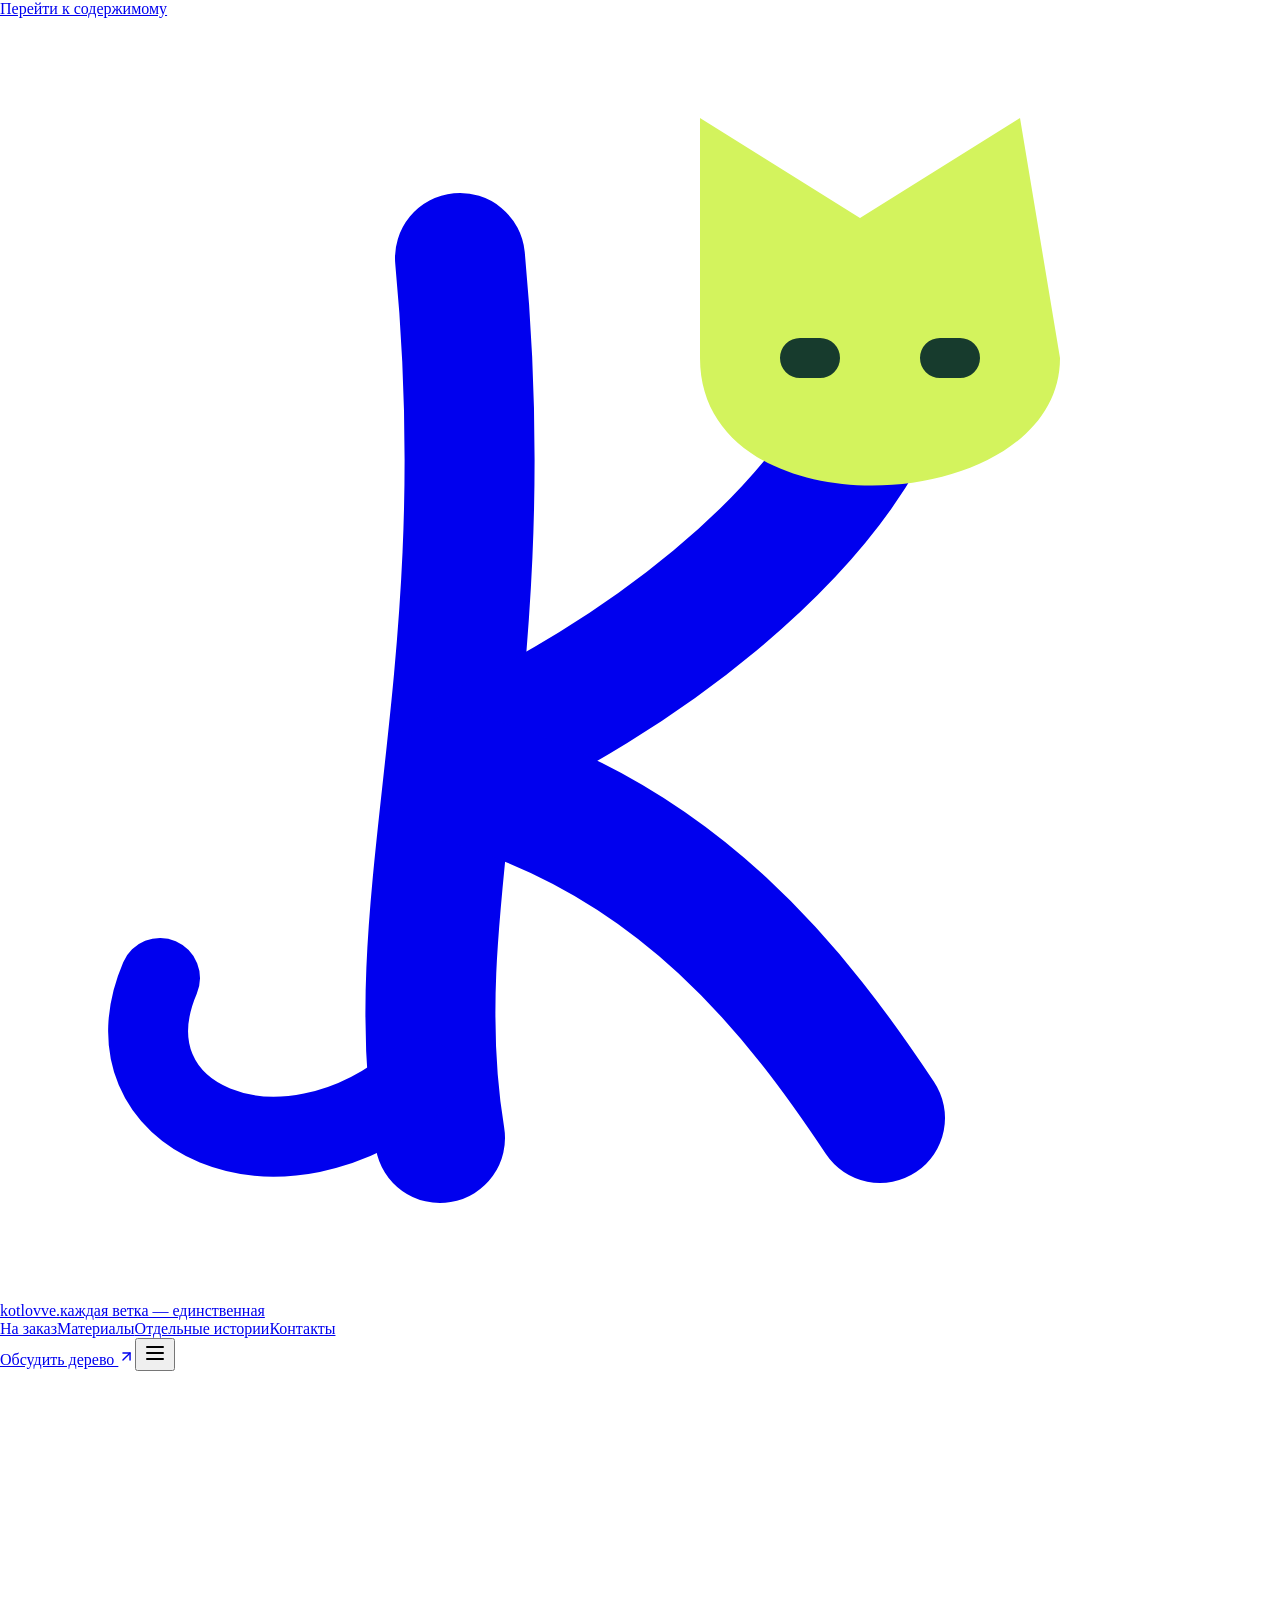
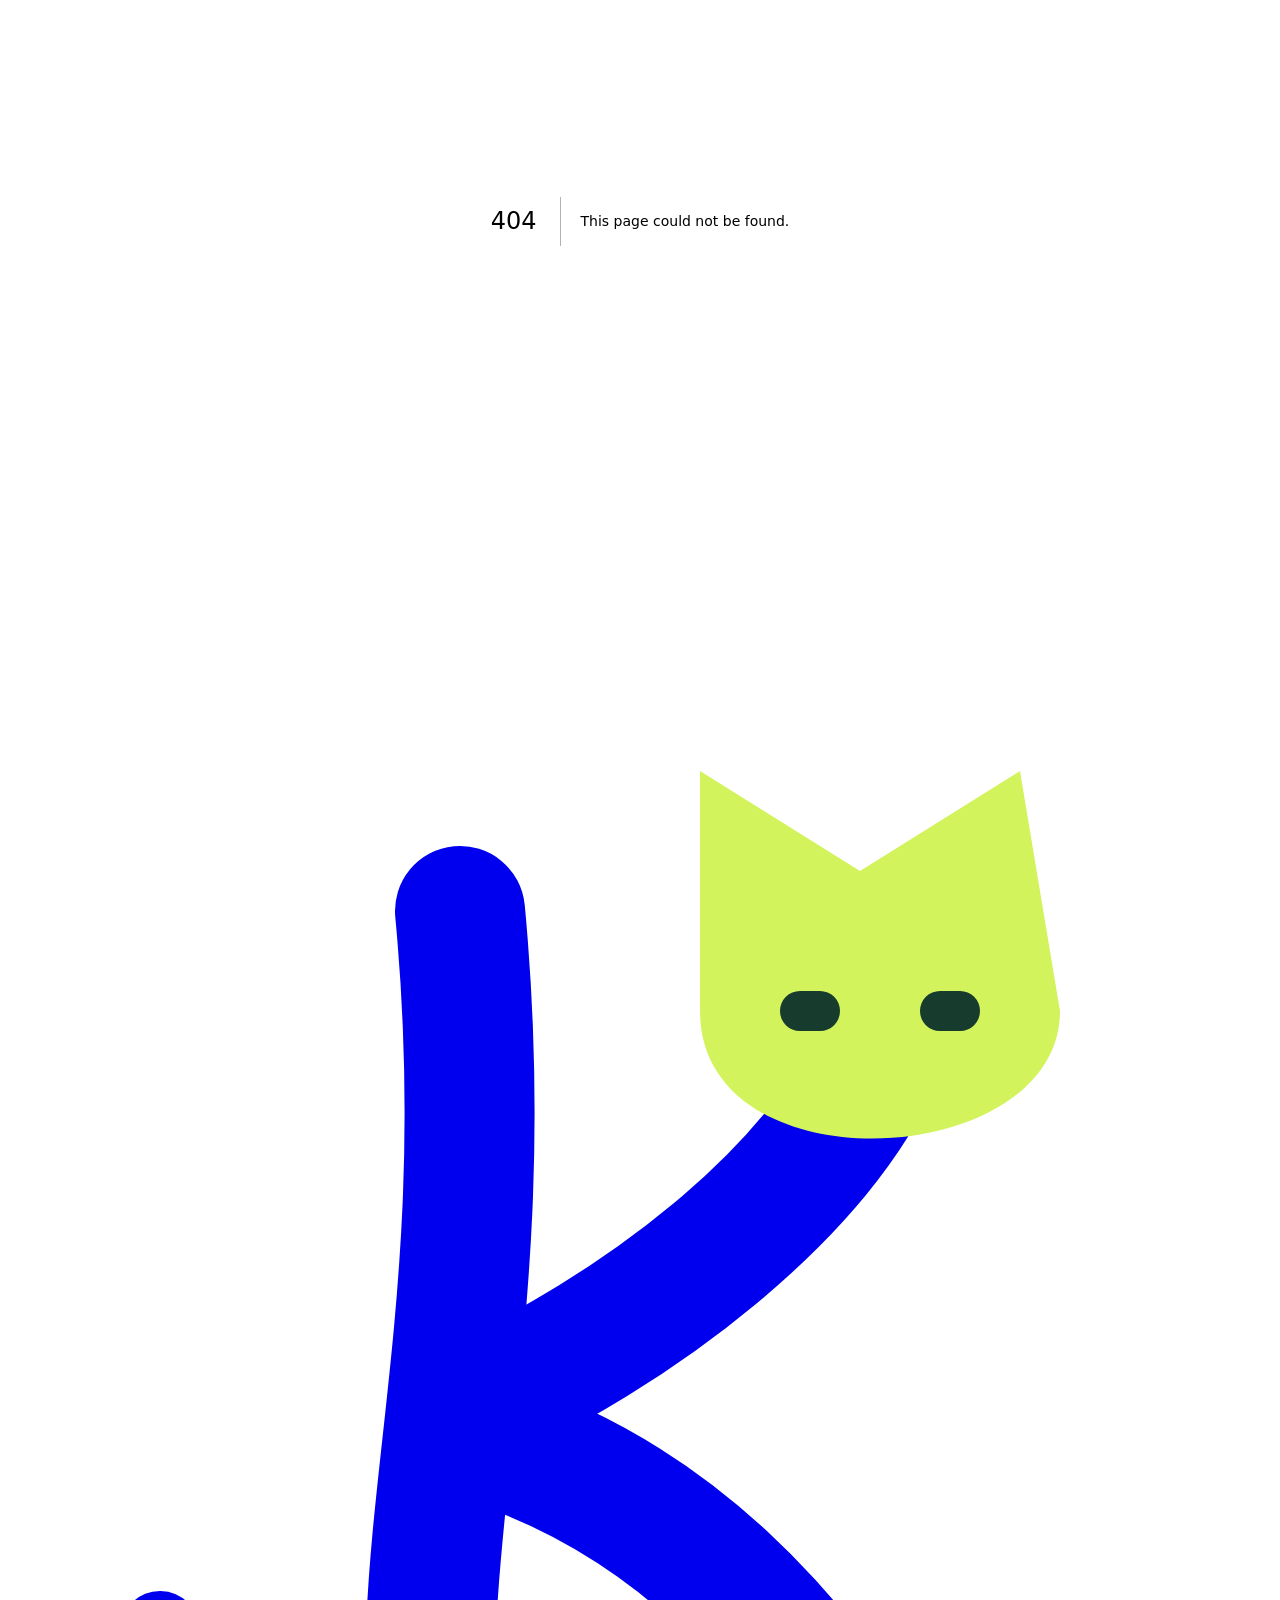
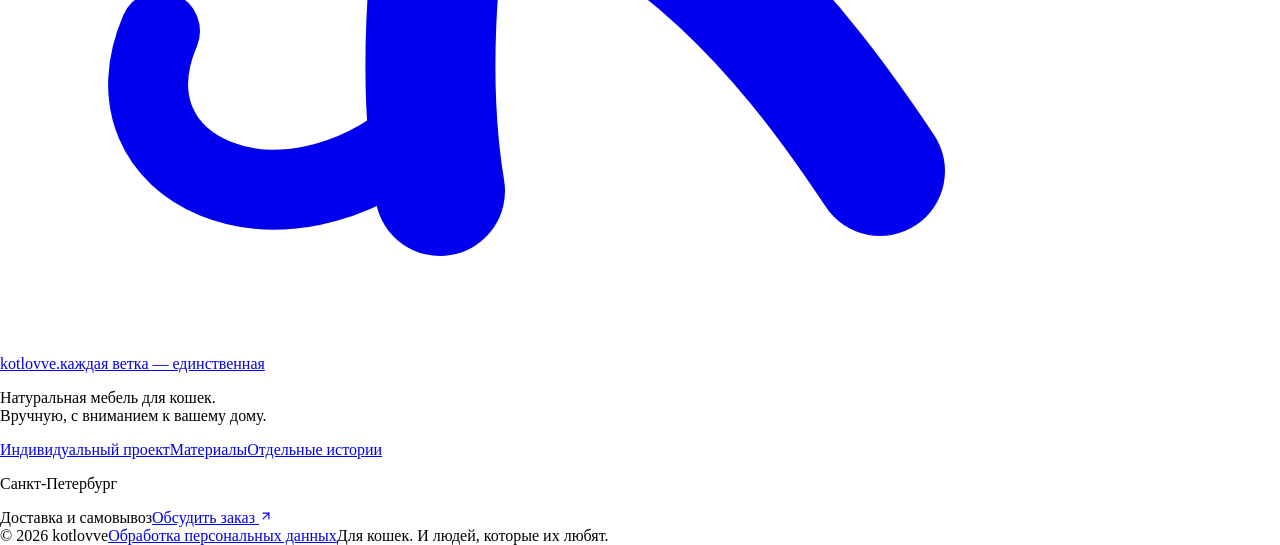
==== 404/index.html @ 74c51887 "Publish kotlovve desktop preview" ====
<!DOCTYPE html><!--Kwz0MOQdKDuALkKHzpFKt--><html lang="ru"><head><meta charSet="utf-8"/><meta name="viewport" content="width=device-width, initial-scale=1"/><link rel="stylesheet" href="/kotlovve-preview/_next/static/css/c538a6b8e4f2cb5f.css" data-precedence="next"/><link rel="preload" as="script" fetchPriority="low" href="/kotlovve-preview/_next/static/chunks/webpack-74b0ef5a52936b28.js"/><script src="/kotlovve-preview/_next/static/chunks/8fbc8d93-12ec825f86cb9b0f.js" async=""></script><script src="/kotlovve-preview/_next/static/chunks/912-42a1974aad13e5c2.js" async=""></script><script src="/kotlovve-preview/_next/static/chunks/main-app-9a6562efb0265123.js" async=""></script><script src="/kotlovve-preview/_next/static/chunks/594-d50b40eee71d7644.js" async=""></script><script src="/kotlovve-preview/_next/static/chunks/983-02e93c167747a1f3.js" async=""></script><script src="/kotlovve-preview/_next/static/chunks/407-6235cf78f7ad21ed.js" async=""></script><script src="/kotlovve-preview/_next/static/chunks/app/layout-033664d6985d70f6.js" async=""></script><script src="/kotlovve-preview/_next/static/chunks/321-69e6e4874c9afbc6.js" async=""></script><script src="/kotlovve-preview/_next/static/chunks/app/page-2febebd27c40c687.js" async=""></script><meta name="robots" content="noindex"/><title>404: This page could not be found.</title><title>kotlovve — интерьерные когтеточки и кошачьи деревья</title><meta name="description" content="Интерьерные когтеточки и кошачьи комплексы ручной работы из натурального дерева и джута в Санкт-Петербурге. Индивидуальный расчет по фото места."/><meta property="og:title" content="kotlovve — личные деревья для кошек"/><meta property="og:description" content="Натуральные кошачьи деревья ручной работы, которые выглядят как часть дома."/><meta property="og:image" content="https://alinaaaivanovaaa4-rgb.github.io/kotlovve-preview/images/hero-light-cat-tree.png"/><meta property="og:type" content="website"/><meta name="twitter:card" content="summary_large_image"/><meta name="twitter:title" content="kotlovve — личные деревья для кошек"/><meta name="twitter:description" content="Натуральные кошачьи деревья ручной работы, которые выглядят как часть дома."/><meta name="twitter:image" content="https://alinaaaivanovaaa4-rgb.github.io/kotlovve-preview/images/hero-light-cat-tree.png"/><link rel="icon" href="/kotlovve-preview/icon.svg?b6f897f46f9e9682" type="image/svg+xml" sizes="any"/><script src="/kotlovve-preview/_next/static/chunks/polyfills-42372ed130431b0a.js" noModule=""></script></head><body><div hidden=""><!--$--><!--/$--></div><header class="site-header"><a href="#main" class="skip-link">Перейти к содержимому</a><div class="container-page header-inner"><a class="brand " aria-label="kotlovve — на главную" href="/kotlovve-preview/"><svg class="brand-mark " viewBox="0 0 64 64" fill="none" aria-hidden="true"><g class="brand-branch" stroke="currentColor" stroke-width="6.5" stroke-linecap="round" stroke-linejoin="round"><path class="brand-trunk" pathLength="1" d="M22 56C20 44 25 33 23 12"></path><path class="brand-fork" pathLength="1" d="M23 37C32 33 41 26 44 19"></path><path class="brand-root" pathLength="1" d="M23 38C34 41 40 49 44 55"></path><path class="brand-tail" pathLength="1" d="M21 53C14 59 5 55 8 48" stroke-width="4"></path></g><g class="brand-cat-gaze"><g class="brand-cat"><path d="M35 17L35 5L43 10L51 5L53 17C53 25 35 26 35 17Z" fill="var(--logo-accent, #d3f35d)"></path><path class="brand-eyes" d="M40 17H41M47 17H48" stroke="#173b2d" stroke-width="2" stroke-linecap="round"></path></g></g></svg><span class="brand-lockup"><span class="brand-name">kotlovve<span class="brand-dot">.</span></span><span class="brand-description">каждая ветка — единственная</span></span></a><nav class="desktop-nav" aria-label="Основная навигация"><a href="/kotlovve-preview/custom/">На заказ</a><a href="/kotlovve-preview/materials/">Материалы</a><a href="/kotlovve-preview/projects/">Отдельные истории</a><a href="/kotlovve-preview/contacts/">Контакты</a></nav><a class="header-cta" href="/kotlovve-preview/custom/#conversation">Обсудить дерево <svg xmlns="http://www.w3.org/2000/svg" width="17" height="17" viewBox="0 0 24 24" fill="none" stroke="currentColor" stroke-width="2" stroke-linecap="round" stroke-linejoin="round" class="lucide lucide-arrow-up-right"><path d="M7 7h10v10"></path><path d="M7 17 17 7"></path></svg></a><button type="button" class="menu-toggle" aria-label="Открыть меню" aria-expanded="false" aria-controls="mobile-nav"><svg xmlns="http://www.w3.org/2000/svg" width="24" height="24" viewBox="0 0 24 24" fill="none" stroke="currentColor" stroke-width="2" stroke-linecap="round" stroke-linejoin="round" class="lucide lucide-menu"><line x1="4" x2="20" y1="12" y2="12"></line><line x1="4" x2="20" y1="6" y2="6"></line><line x1="4" x2="20" y1="18" y2="18"></line></svg></button></div></header><main id="main"><div style="font-family:system-ui,&quot;Segoe UI&quot;,Roboto,Helvetica,Arial,sans-serif,&quot;Apple Color Emoji&quot;,&quot;Segoe UI Emoji&quot;;height:100vh;text-align:center;display:flex;flex-direction:column;align-items:center;justify-content:center"><div><style>body{color:#000;background:#fff;margin:0}.next-error-h1{border-right:1px solid rgba(0,0,0,.3)}@media (prefers-color-scheme:dark){body{color:#fff;background:#000}.next-error-h1{border-right:1px solid rgba(255,255,255,.3)}}</style><h1 class="next-error-h1" style="display:inline-block;margin:0 20px 0 0;padding:0 23px 0 0;font-size:24px;font-weight:500;vertical-align:top;line-height:49px">404</h1><div style="display:inline-block"><h2 style="font-size:14px;font-weight:400;line-height:49px;margin:0">This page could not be found.</h2></div></div></div><!--$--><!--/$--></main><footer class="site-footer"><div class="container-page footer-top"><div><a class="brand brand-light" aria-label="kotlovve — на главную" href="/kotlovve-preview/"><svg class="brand-mark " viewBox="0 0 64 64" fill="none" aria-hidden="true"><g class="brand-branch" stroke="currentColor" stroke-width="6.5" stroke-linecap="round" stroke-linejoin="round"><path class="brand-trunk" pathLength="1" d="M22 56C20 44 25 33 23 12"></path><path class="brand-fork" pathLength="1" d="M23 37C32 33 41 26 44 19"></path><path class="brand-root" pathLength="1" d="M23 38C34 41 40 49 44 55"></path><path class="brand-tail" pathLength="1" d="M21 53C14 59 5 55 8 48" stroke-width="4"></path></g><g class="brand-cat-gaze"><g class="brand-cat"><path d="M35 17L35 5L43 10L51 5L53 17C53 25 35 26 35 17Z" fill="var(--logo-accent, #d3f35d)"></path><path class="brand-eyes" d="M40 17H41M47 17H48" stroke="#173b2d" stroke-width="2" stroke-linecap="round"></path></g></g></svg><span class="brand-lockup"><span class="brand-name">kotlovve<span class="brand-dot">.</span></span><span class="brand-description">каждая ветка — единственная</span></span></a><p>Натуральная мебель для кошек.<br/>Вручную, с вниманием к вашему дому.</p></div><nav aria-label="Навигация в подвале"><a href="/kotlovve-preview/custom/">Индивидуальный проект</a><a href="/kotlovve-preview/materials/">Материалы</a><a href="/kotlovve-preview/projects/">Отдельные истории</a></nav><div class="footer-location"><p>Санкт-Петербург</p><span>Доставка и самовывоз</span><a href="/kotlovve-preview/contacts/">Обсудить заказ <svg xmlns="http://www.w3.org/2000/svg" width="14" height="14" viewBox="0 0 24 24" fill="none" stroke="currentColor" stroke-width="2" stroke-linecap="round" stroke-linejoin="round" class="lucide lucide-arrow-up-right inline-block ml-1" aria-hidden="true"><path d="M7 7h10v10"></path><path d="M7 17 17 7"></path></svg></a></div></div><div class="container-page footer-bottom"><span>© <!-- -->2026<!-- --> kotlovve</span><a href="/kotlovve-preview/privacy/">Обработка персональных данных</a><span>Для кошек. И людей, которые их любят.</span></div></footer><script src="/kotlovve-preview/_next/static/chunks/webpack-74b0ef5a52936b28.js" id="_R_" async=""></script><script>(self.__next_f=self.__next_f||[]).push([0])</script><script>self.__next_f.push([1,"1:\"$Sreact.fragment\"\n2:I[9455,[\"594\",\"static/chunks/594-d50b40eee71d7644.js\",\"983\",\"static/chunks/983-02e93c167747a1f3.js\",\"407\",\"static/chunks/407-6235cf78f7ad21ed.js\",\"177\",\"static/chunks/app/layout-033664d6985d70f6.js\"],\"Header\"]\n3:I[3131,[],\"\"]\n4:I[6055,[],\"\"]\n5:I[5755,[\"594\",\"static/chunks/594-d50b40eee71d7644.js\",\"983\",\"static/chunks/983-02e93c167747a1f3.js\",\"407\",\"static/chunks/407-6235cf78f7ad21ed.js\",\"177\",\"static/chunks/app/layout-033664d6985d70f6.js\"],\"Brand\"]\n6:I[4594,[\"594\",\"static/chunks/594-d50b40eee71d7644.js\",\"983\",\"static/chunks/983-02e93c167747a1f3.js\",\"321\",\"static/chunks/321-69e6e4874c9afbc6.js\",\"974\",\"static/chunks/app/page-2febebd27c40c687.js\"],\"\"]\n7:I[3325,[\"594\",\"static/chunks/594-d50b40eee71d7644.js\",\"983\",\"static/chunks/983-02e93c167747a1f3.js\",\"407\",\"static/chunks/407-6235cf78f7ad21ed.js\",\"177\",\"static/chunks/app/layout-033664d6985d70f6.js\"],\"CatVisitors\"]\n8:I[8738,[],\"OutletBoundary\"]\na:I[7607,[],\"AsyncMetadataOutlet\"]\nc:I[8738,[],\"ViewportBoundary\"]\ne:I[8738,[],\"MetadataBoundary\"]\nf:\"$Sreact.suspense\"\n11:I[2065,[],\"\"]\n:HL[\"/kotlovve-preview/_next/static/css/c538a6b8e4f2cb5f.css\",\"style\"]\n"])</script><script>self.__next_f.push([1,"0:{\"P\":null,\"b\":\"Kwz0MOQdKDuALkKHzpFKt\",\"p\":\"/kotlovve-preview\",\"c\":[\"\",\"_not-found\",\"\"],\"i\":false,\"f\":[[[\"\",{\"children\":[\"/_not-found\",{\"children\":[\"__PAGE__\",{}]}]},\"$undefined\",\"$undefined\",true],[\"\",[\"$\",\"$1\",\"c\",{\"children\":[[[\"$\",\"link\",\"0\",{\"rel\":\"stylesheet\",\"href\":\"/kotlovve-preview/_next/static/css/c538a6b8e4f2cb5f.css\",\"precedence\":\"next\",\"crossOrigin\":\"$undefined\",\"nonce\":\"$undefined\"}]],[\"$\",\"html\",null,{\"lang\":\"ru\",\"children\":[\"$\",\"body\",null,{\"children\":[[\"$\",\"$L2\",null,{}],[\"$\",\"main\",null,{\"id\":\"main\",\"children\":[\"$\",\"$L3\",null,{\"parallelRouterKey\":\"children\",\"error\":\"$undefined\",\"errorStyles\":\"$undefined\",\"errorScripts\":\"$undefined\",\"template\":[\"$\",\"$L4\",null,{}],\"templateStyles\":\"$undefined\",\"templateScripts\":\"$undefined\",\"notFound\":\"$undefined\",\"forbidden\":\"$undefined\",\"unauthorized\":\"$undefined\"}]}],[\"$\",\"footer\",null,{\"className\":\"site-footer\",\"children\":[[\"$\",\"div\",null,{\"className\":\"container-page footer-top\",\"children\":[[\"$\",\"div\",null,{\"children\":[[\"$\",\"$L5\",null,{\"tone\":\"light\"}],[\"$\",\"p\",null,{\"children\":[\"Натуральная мебель для кошек.\",[\"$\",\"br\",null,{}],\"Вручную, с вниманием к вашему дому.\"]}]]}],[\"$\",\"nav\",null,{\"aria-label\":\"Навигация в подвале\",\"children\":[[\"$\",\"$L6\",null,{\"href\":\"/custom\",\"children\":\"Индивидуальный проект\"}],[\"$\",\"$L6\",null,{\"href\":\"/materials\",\"children\":\"Материалы\"}],[\"$\",\"$L6\",null,{\"href\":\"/projects\",\"children\":\"Отдельные истории\"}]]}],[\"$\",\"div\",null,{\"className\":\"footer-location\",\"children\":[[\"$\",\"p\",null,{\"children\":\"Санкт-Петербург\"}],[\"$\",\"span\",null,{\"children\":\"Доставка и самовывоз\"}],[\"$\",\"$L6\",null,{\"href\":\"/contacts\",\"children\":[\"Обсудить заказ \",[\"$\",\"svg\",null,{\"ref\":\"$undefined\",\"xmlns\":\"http://www.w3.org/2000/svg\",\"width\":14,\"height\":14,\"viewBox\":\"0 0 24 24\",\"fill\":\"none\",\"stroke\":\"currentColor\",\"strokeWidth\":2,\"strokeLinecap\":\"round\",\"strokeLinejoin\":\"round\",\"className\":\"lucide lucide-arrow-up-right inline-block ml-1\",\"aria-hidden\":\"true\",\"children\":[[\"$\",\"path\",\"1tivn9\",{\"d\":\"M7 7h10v10\"}],[\"$\",\"path\",\"1vkiza\",{\"d\":\"M7 17 17 7\"}],\"$undefined\"]}]]}]]}]]}],[\"$\",\"div\",null,{\"className\":\"container-page footer-bottom\",\"children\":[[\"$\",\"span\",null,{\"children\":[\"© \",2026,\" kotlovve\"]}],[\"$\",\"$L6\",null,{\"href\":\"/privacy\",\"children\":\"Обработка персональных данных\"}],[\"$\",\"span\",null,{\"children\":\"Для кошек. И людей, которые их любят.\"}]]}]]}],[\"$\",\"$L7\",null,{}]]}]}]]}],{\"children\":[\"/_not-found\",[\"$\",\"$1\",\"c\",{\"children\":[null,[\"$\",\"$L3\",null,{\"parallelRouterKey\":\"children\",\"error\":\"$undefined\",\"errorStyles\":\"$undefined\",\"errorScripts\":\"$undefined\",\"template\":[\"$\",\"$L4\",null,{}],\"templateStyles\":\"$undefined\",\"templateScripts\":\"$undefined\",\"notFound\":\"$undefined\",\"forbidden\":\"$undefined\",\"unauthorized\":\"$undefined\"}]]}],{\"children\":[\"__PAGE__\",[\"$\",\"$1\",\"c\",{\"children\":[[[\"$\",\"title\",null,{\"children\":\"404: This page could not be found.\"}],[\"$\",\"div\",null,{\"style\":{\"fontFamily\":\"system-ui,\\\"Segoe UI\\\",Roboto,Helvetica,Arial,sans-serif,\\\"Apple Color Emoji\\\",\\\"Segoe UI Emoji\\\"\",\"height\":\"100vh\",\"textAlign\":\"center\",\"display\":\"flex\",\"flexDirection\":\"column\",\"alignItems\":\"center\",\"justifyContent\":\"center\"},\"children\":[\"$\",\"div\",null,{\"children\":[[\"$\",\"style\",null,{\"dangerouslySetInnerHTML\":{\"__html\":\"body{color:#000;background:#fff;margin:0}.next-error-h1{border-right:1px solid rgba(0,0,0,.3)}@media (prefers-color-scheme:dark){body{color:#fff;background:#000}.next-error-h1{border-right:1px solid rgba(255,255,255,.3)}}\"}}],[\"$\",\"h1\",null,{\"className\":\"next-error-h1\",\"style\":{\"display\":\"inline-block\",\"margin\":\"0 20px 0 0\",\"padding\":\"0 23px 0 0\",\"fontSize\":24,\"fontWeight\":500,\"verticalAlign\":\"top\",\"lineHeight\":\"49px\"},\"children\":404}],[\"$\",\"div\",null,{\"style\":{\"display\":\"inline-block\"},\"children\":[\"$\",\"h2\",null,{\"style\":{\"fontSize\":14,\"fontWeight\":400,\"lineHeight\":\"49px\",\"margin\":0},\"children\":\"This page could not be found.\"}]}]]}]}]],null,[\"$\",\"$L8\",null,{\"children\":[\"$L9\",[\"$\",\"$La\",null,{\"promise\":\"$@b\"}]]}]]}],{},null,false]},null,false]},null,false],[\"$\",\"$1\",\"h\",{\"children\":[[\"$\",\"meta\",null,{\"name\":\"robots\",\"content\":\"noindex\"}],[[\"$\",\"$Lc\",null,{\"children\":\"$Ld\"}],null],[\"$\",\"$Le\",null,{\"children\":[\"$\",\"div\",null,{\"hidden\":true,\"children\":[\"$\",\"$f\",null,{\"fallback\":null,\"children\":\"$L10\"}]}]}]]}],false]],\"m\":\"$undefined\",\"G\":[\"$11\",[]],\"s\":false,\"S\":true}\n"])</script><script>self.__next_f.push([1,"d:[[\"$\",\"meta\",\"0\",{\"charSet\":\"utf-8\"}],[\"$\",\"meta\",\"1\",{\"name\":\"viewport\",\"content\":\"width=device-width, initial-scale=1\"}]]\n9:null\n"])</script><script>self.__next_f.push([1,"12:I[983,[],\"IconMark\"]\n"])</script><script>self.__next_f.push([1,"b:{\"metadata\":[[\"$\",\"title\",\"0\",{\"children\":\"kotlovve — интерьерные когтеточки и кошачьи деревья\"}],[\"$\",\"meta\",\"1\",{\"name\":\"description\",\"content\":\"Интерьерные когтеточки и кошачьи комплексы ручной работы из натурального дерева и джута в Санкт-Петербурге. Индивидуальный расчет по фото места.\"}],[\"$\",\"meta\",\"2\",{\"property\":\"og:title\",\"content\":\"kotlovve — личные деревья для кошек\"}],[\"$\",\"meta\",\"3\",{\"property\":\"og:description\",\"content\":\"Натуральные кошачьи деревья ручной работы, которые выглядят как часть дома.\"}],[\"$\",\"meta\",\"4\",{\"property\":\"og:image\",\"content\":\"https://alinaaaivanovaaa4-rgb.github.io/kotlovve-preview/images/hero-light-cat-tree.png\"}],[\"$\",\"meta\",\"5\",{\"property\":\"og:type\",\"content\":\"website\"}],[\"$\",\"meta\",\"6\",{\"name\":\"twitter:card\",\"content\":\"summary_large_image\"}],[\"$\",\"meta\",\"7\",{\"name\":\"twitter:title\",\"content\":\"kotlovve — личные деревья для кошек\"}],[\"$\",\"meta\",\"8\",{\"name\":\"twitter:description\",\"content\":\"Натуральные кошачьи деревья ручной работы, которые выглядят как часть дома.\"}],[\"$\",\"meta\",\"9\",{\"name\":\"twitter:image\",\"content\":\"https://alinaaaivanovaaa4-rgb.github.io/kotlovve-preview/images/hero-light-cat-tree.png\"}],[\"$\",\"link\",\"10\",{\"rel\":\"icon\",\"href\":\"/kotlovve-preview/icon.svg?b6f897f46f9e9682\",\"type\":\"image/svg+xml\",\"sizes\":\"any\"}],[\"$\",\"$L12\",\"11\",{}]],\"error\":null,\"digest\":\"$undefined\"}\n"])</script><script>self.__next_f.push([1,"10:\"$b:metadata\"\n"])</script></body></html>
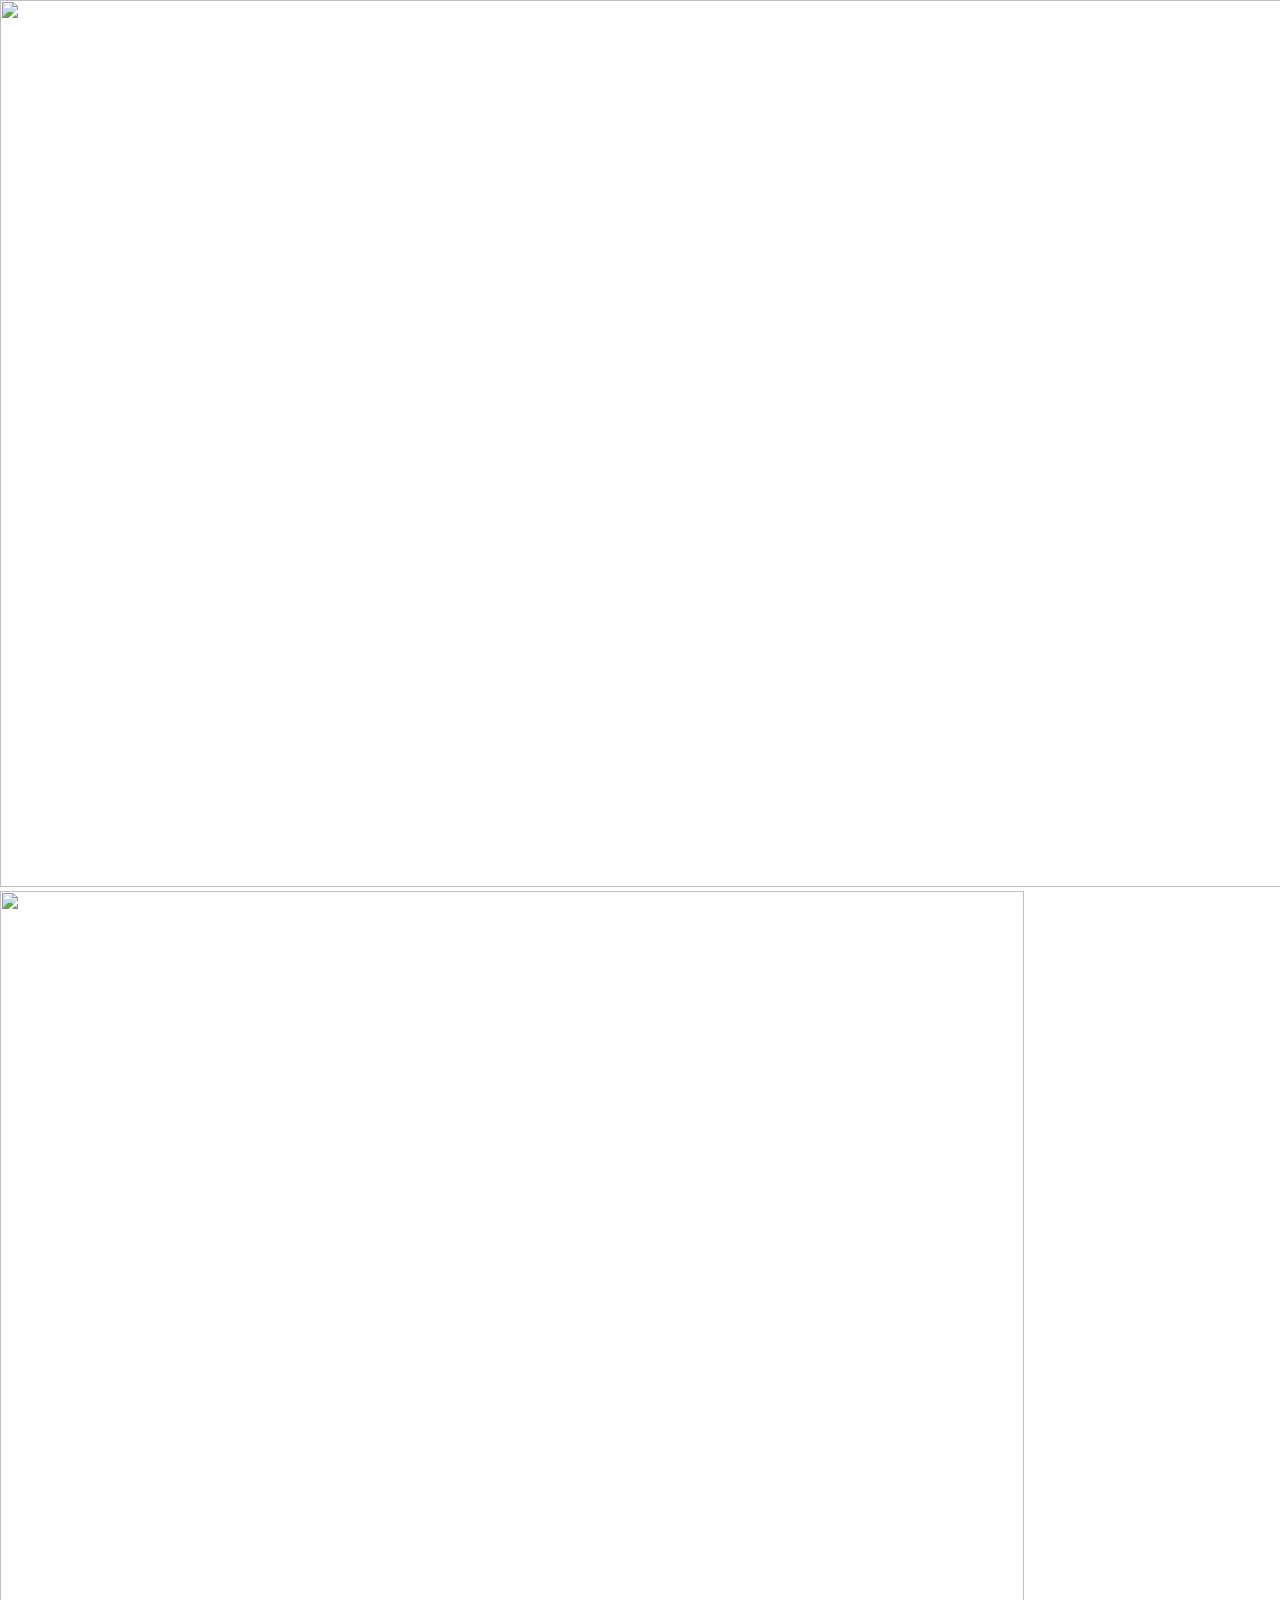
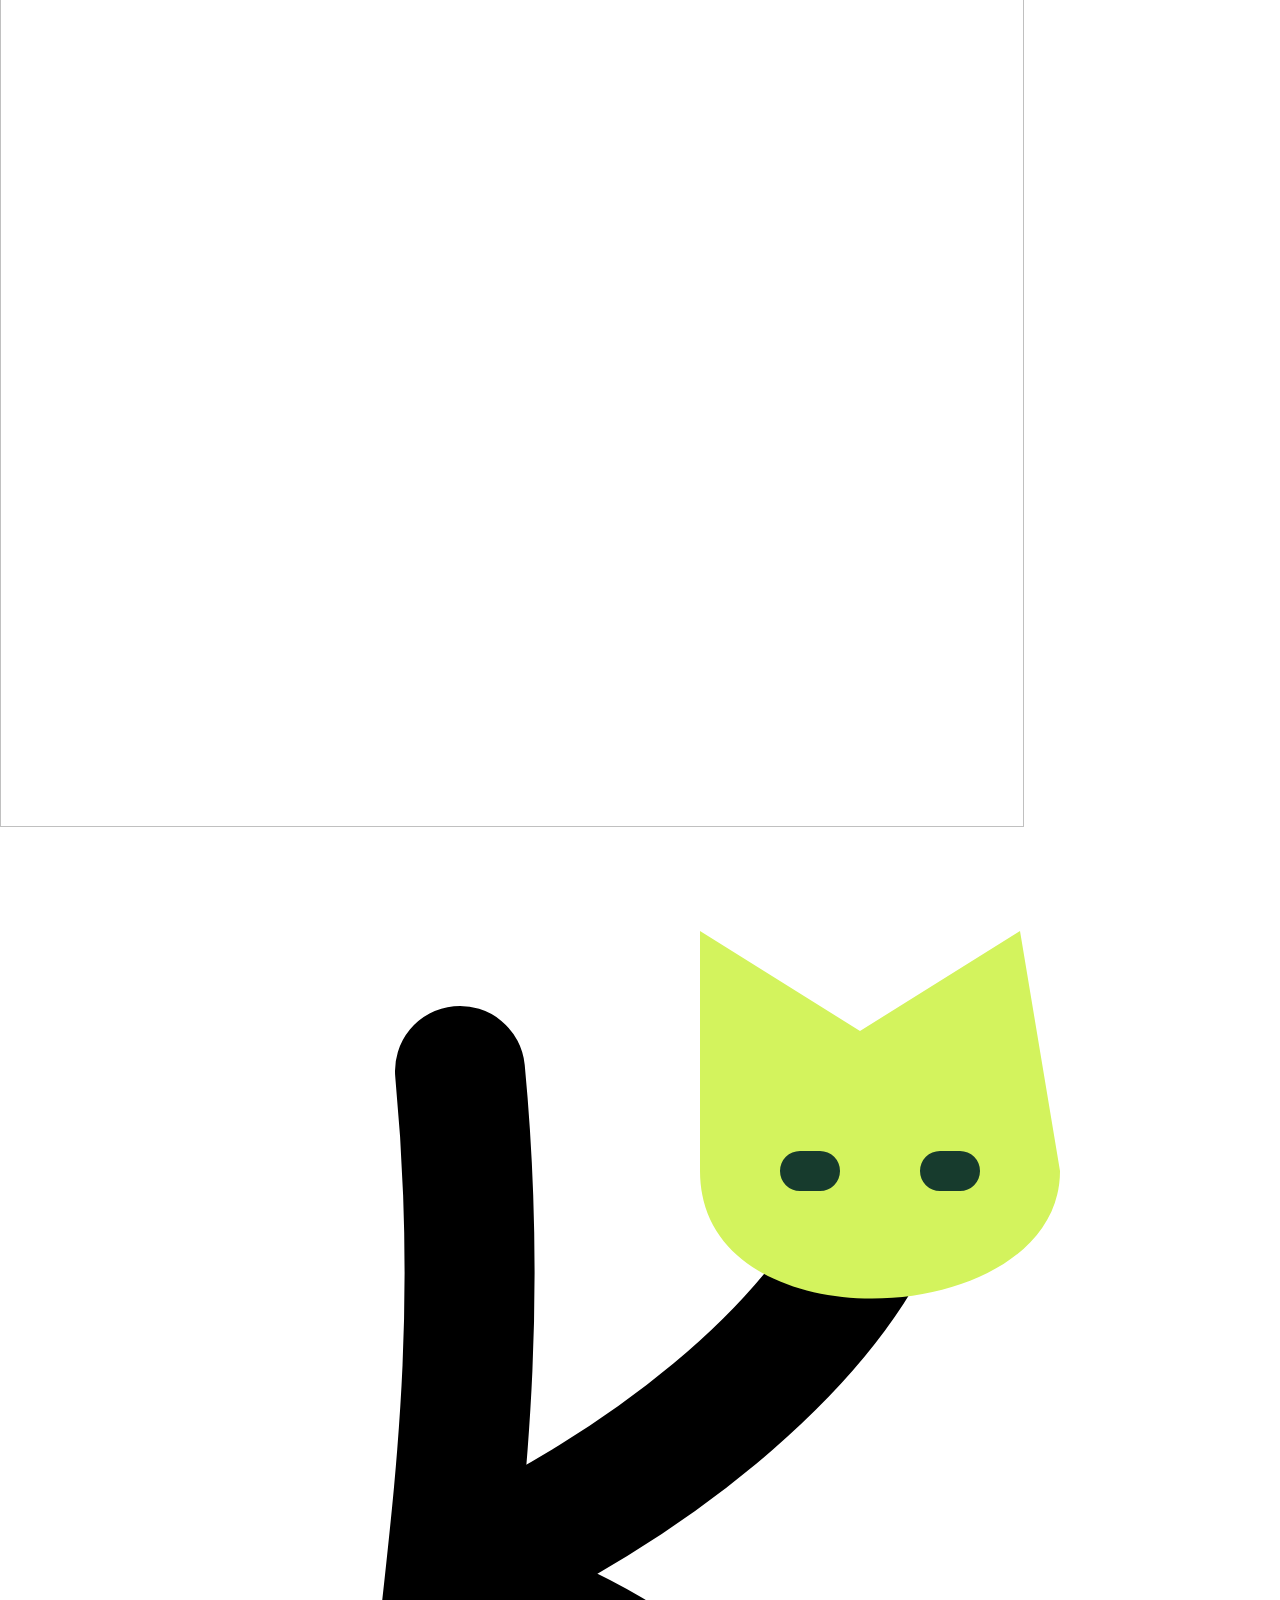
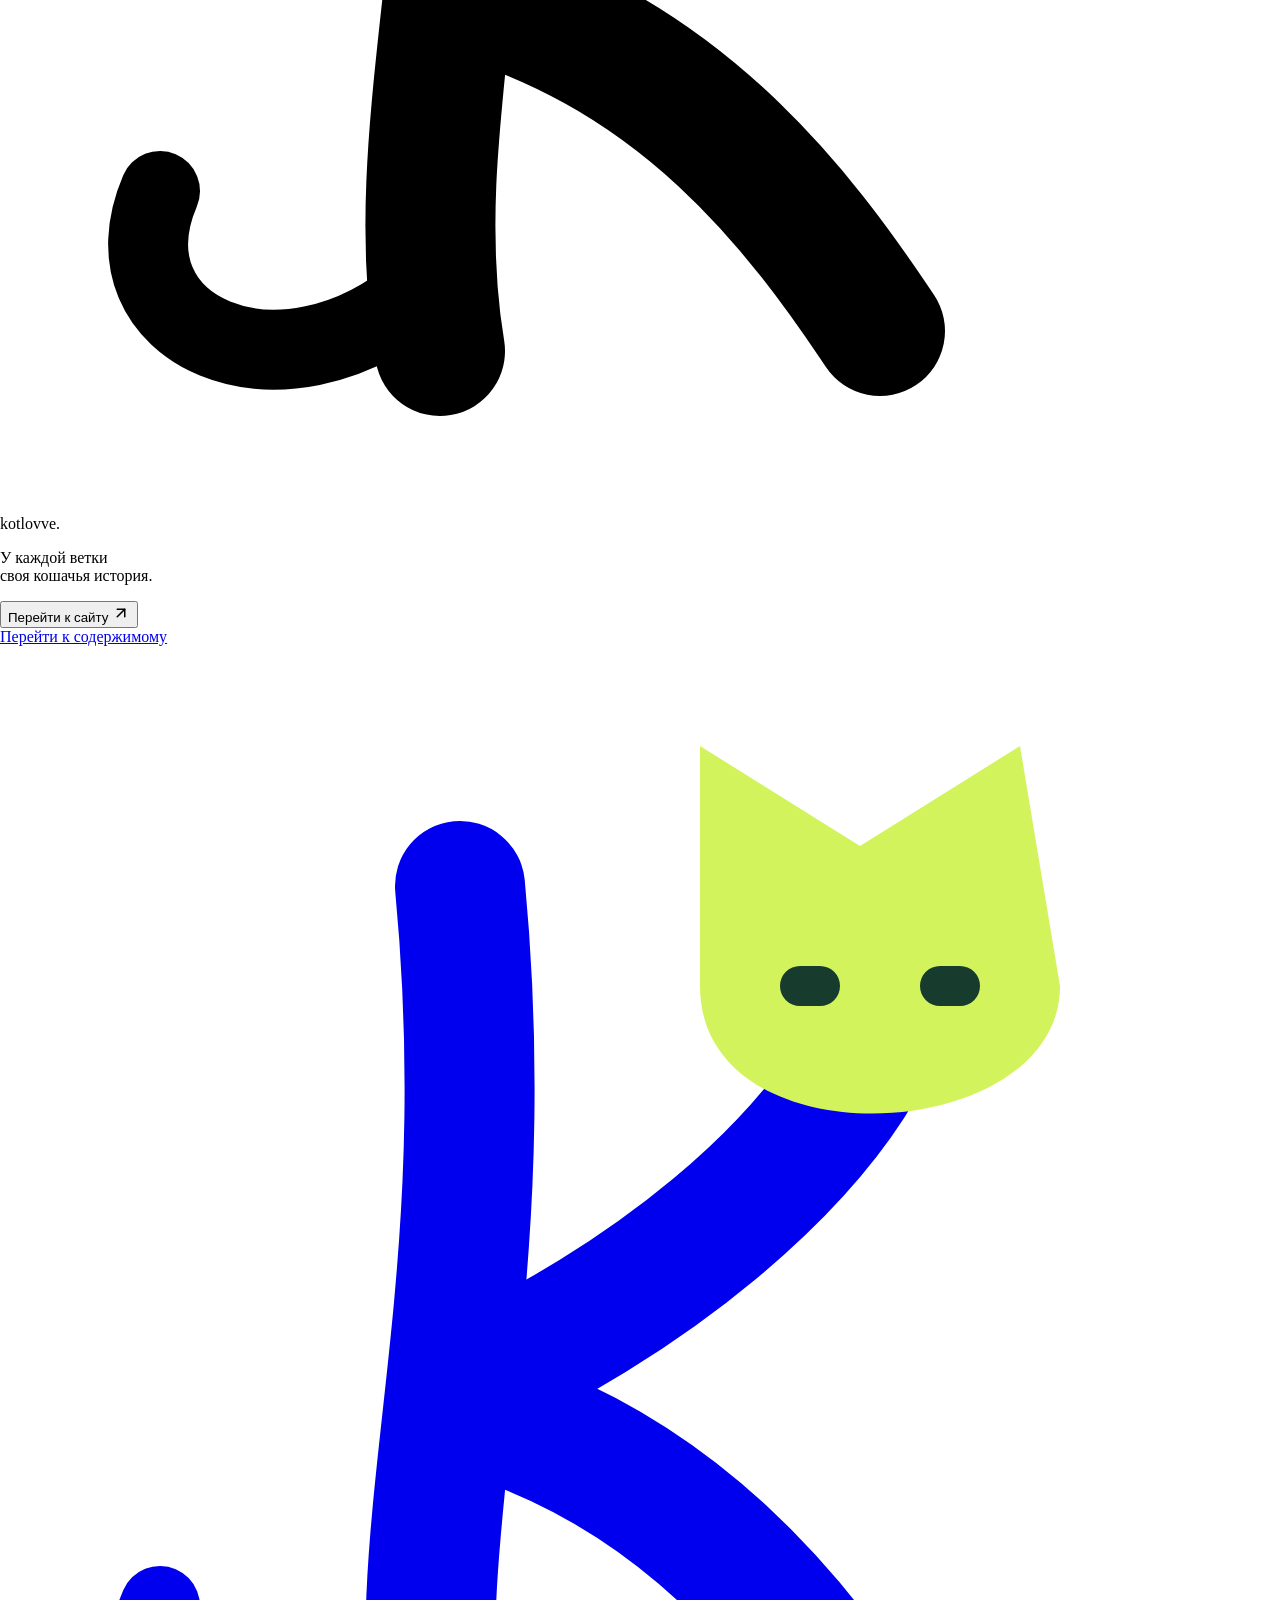
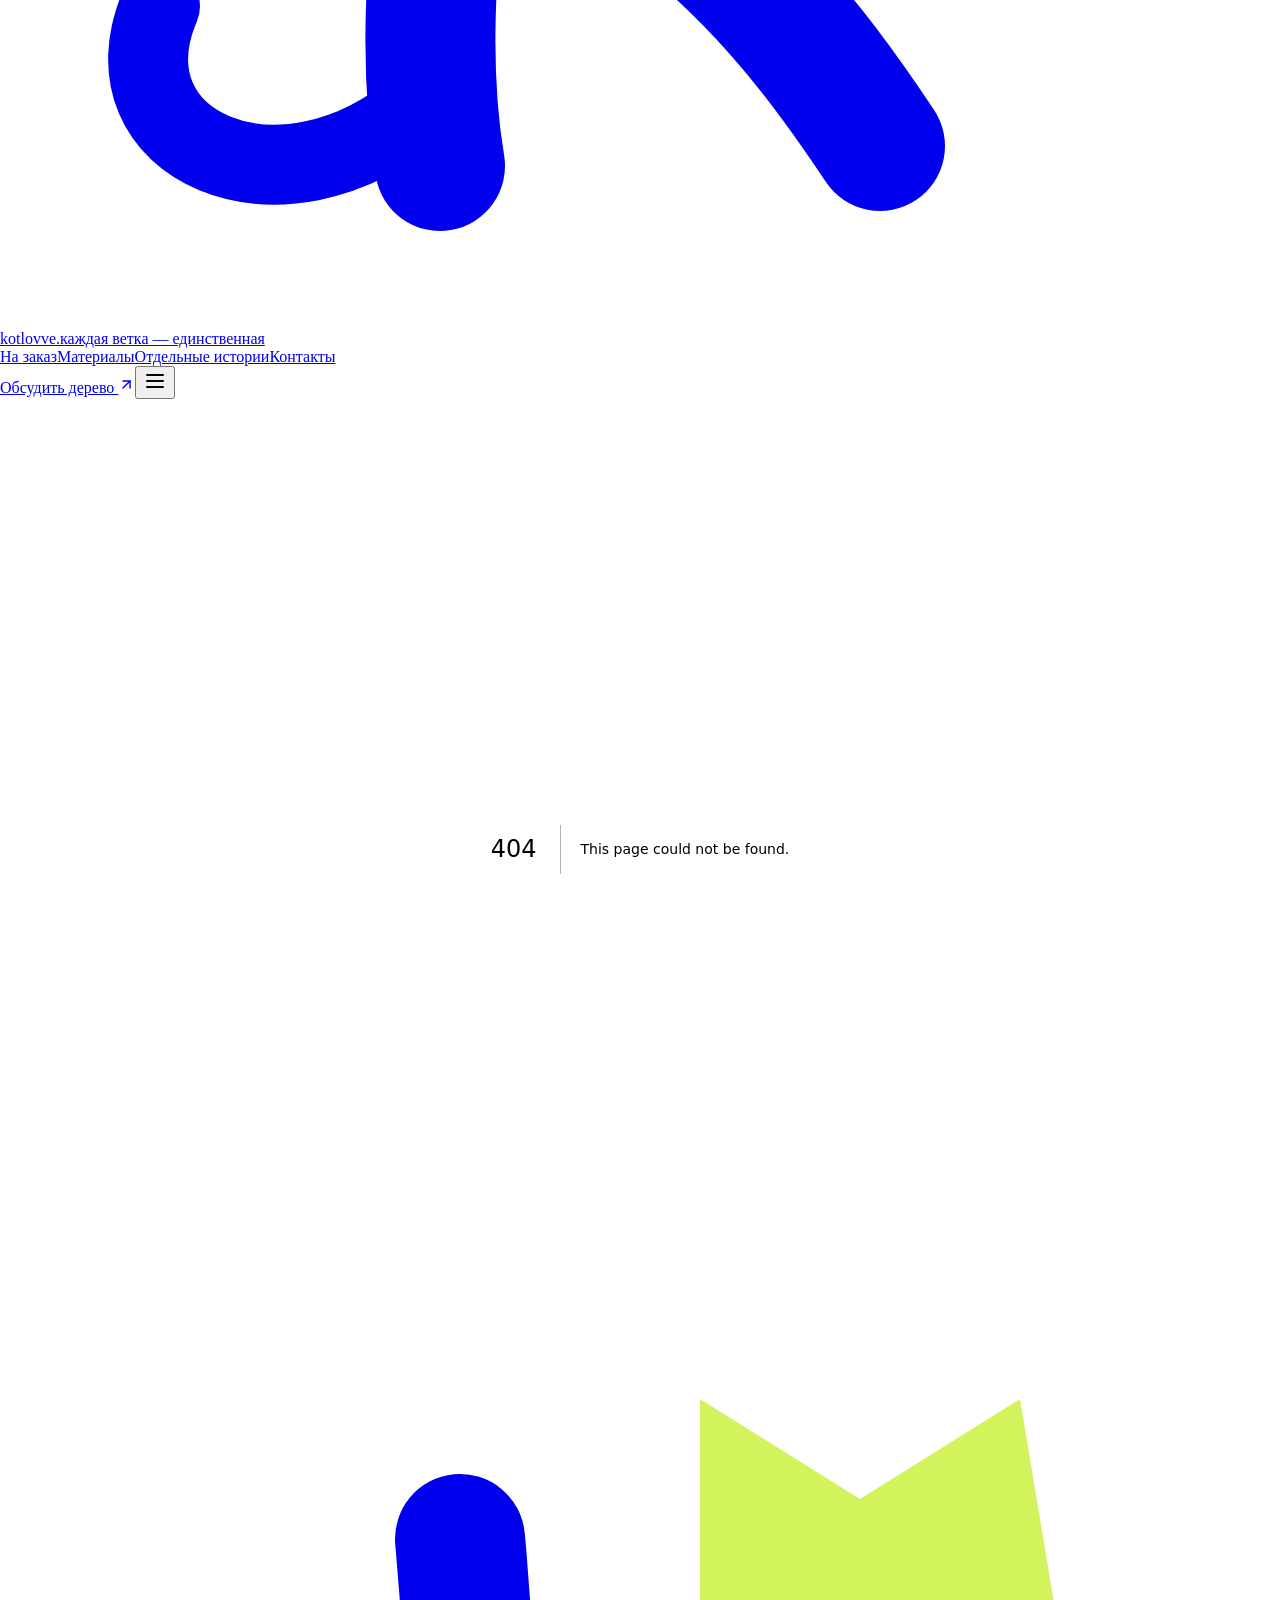
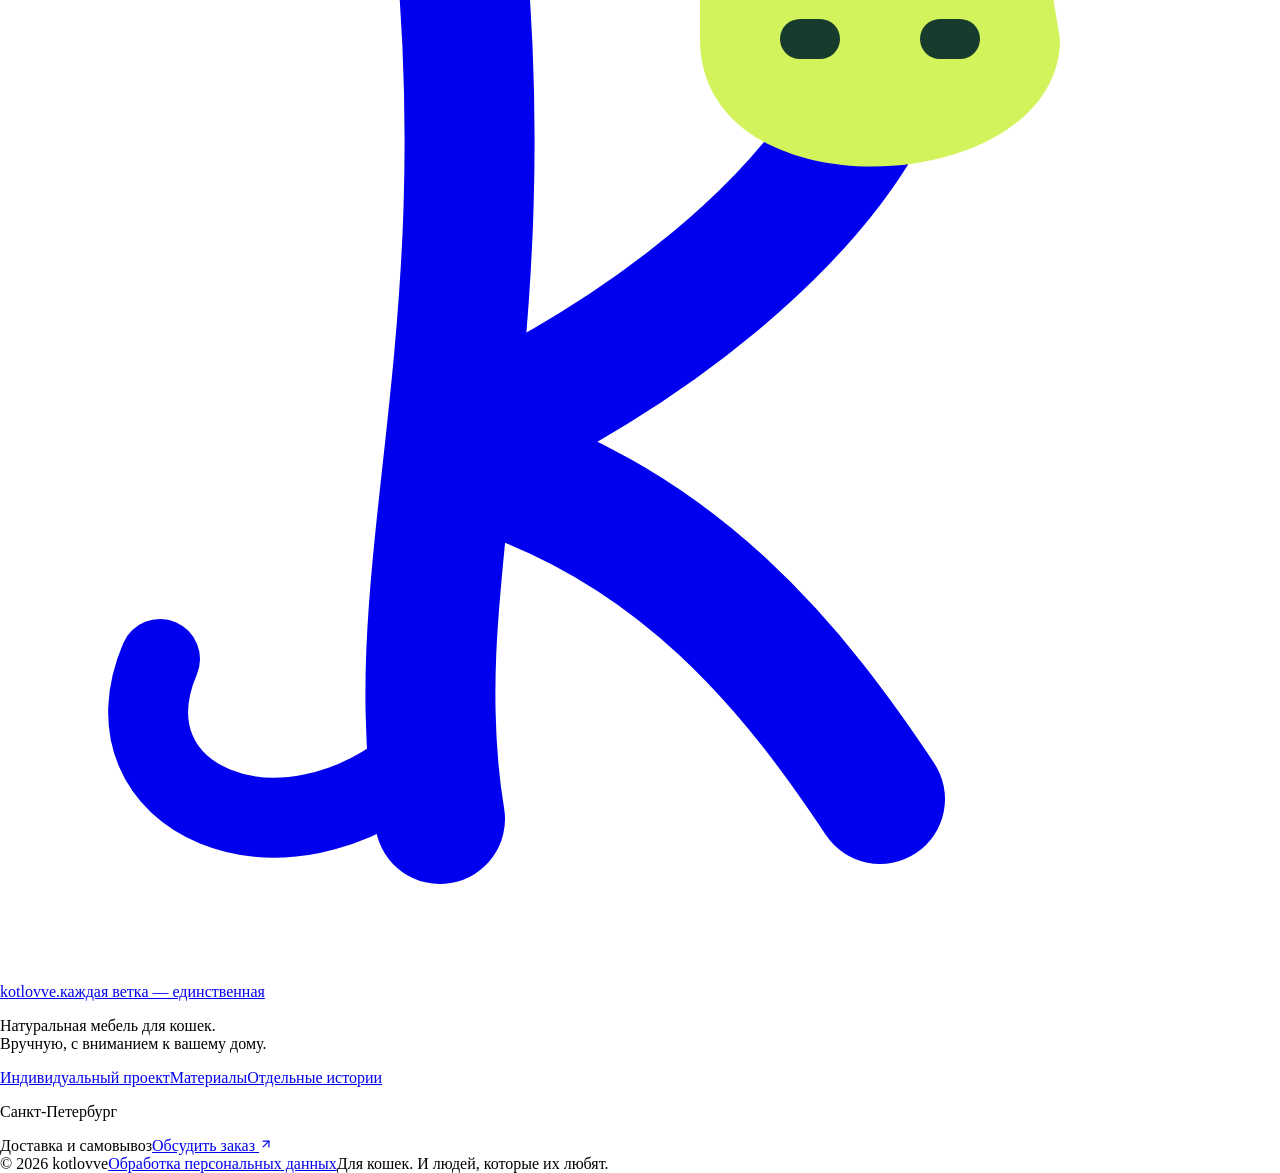
==== commit d7409331: "Add branded opening, social preview and mobile material accents" ====
--- a/404/index.html
+++ b/404/index.html
@@ -1 +1 @@
-<!DOCTYPE html><!--Kwz0MOQdKDuALkKHzpFKt--><html lang="ru"><head><meta charSet="utf-8"/><meta name="viewport" content="width=device-width, initial-scale=1"/><link rel="stylesheet" href="/kotlovve-preview/_next/static/css/c538a6b8e4f2cb5f.css" data-precedence="next"/><link rel="preload" as="script" fetchPriority="low" href="/kotlovve-preview/_next/static/chunks/webpack-74b0ef5a52936b28.js"/><script src="/kotlovve-preview/_next/static/chunks/8fbc8d93-12ec825f86cb9b0f.js" async=""></script><script src="/kotlovve-preview/_next/static/chunks/912-42a1974aad13e5c2.js" async=""></script><script src="/kotlovve-preview/_next/static/chunks/main-app-9a6562efb0265123.js" async=""></script><script src="/kotlovve-preview/_next/static/chunks/594-d50b40eee71d7644.js" async=""></script><script src="/kotlovve-preview/_next/static/chunks/983-02e93c167747a1f3.js" async=""></script><script src="/kotlovve-preview/_next/static/chunks/407-6235cf78f7ad21ed.js" async=""></script><script src="/kotlovve-preview/_next/static/chunks/app/layout-033664d6985d70f6.js" async=""></script><script src="/kotlovve-preview/_next/static/chunks/321-69e6e4874c9afbc6.js" async=""></script><script src="/kotlovve-preview/_next/static/chunks/app/page-2febebd27c40c687.js" async=""></script><meta name="robots" content="noindex"/><title>404: This page could not be found.</title><title>kotlovve — интерьерные когтеточки и кошачьи деревья</title><meta name="description" content="Интерьерные когтеточки и кошачьи комплексы ручной работы из натурального дерева и джута в Санкт-Петербурге. Индивидуальный расчет по фото места."/><meta property="og:title" content="kotlovve — личные деревья для кошек"/><meta property="og:description" content="Натуральные кошачьи деревья ручной работы, которые выглядят как часть дома."/><meta property="og:image" content="https://alinaaaivanovaaa4-rgb.github.io/kotlovve-preview/images/hero-light-cat-tree.png"/><meta property="og:type" content="website"/><meta name="twitter:card" content="summary_large_image"/><meta name="twitter:title" content="kotlovve — личные деревья для кошек"/><meta name="twitter:description" content="Натуральные кошачьи деревья ручной работы, которые выглядят как часть дома."/><meta name="twitter:image" content="https://alinaaaivanovaaa4-rgb.github.io/kotlovve-preview/images/hero-light-cat-tree.png"/><link rel="icon" href="/kotlovve-preview/icon.svg?b6f897f46f9e9682" type="image/svg+xml" sizes="any"/><script src="/kotlovve-preview/_next/static/chunks/polyfills-42372ed130431b0a.js" noModule=""></script></head><body><div hidden=""><!--$--><!--/$--></div><header class="site-header"><a href="#main" class="skip-link">Перейти к содержимому</a><div class="container-page header-inner"><a class="brand " aria-label="kotlovve — на главную" href="/kotlovve-preview/"><svg class="brand-mark " viewBox="0 0 64 64" fill="none" aria-hidden="true"><g class="brand-branch" stroke="currentColor" stroke-width="6.5" stroke-linecap="round" stroke-linejoin="round"><path class="brand-trunk" pathLength="1" d="M22 56C20 44 25 33 23 12"></path><path class="brand-fork" pathLength="1" d="M23 37C32 33 41 26 44 19"></path><path class="brand-root" pathLength="1" d="M23 38C34 41 40 49 44 55"></path><path class="brand-tail" pathLength="1" d="M21 53C14 59 5 55 8 48" stroke-width="4"></path></g><g class="brand-cat-gaze"><g class="brand-cat"><path d="M35 17L35 5L43 10L51 5L53 17C53 25 35 26 35 17Z" fill="var(--logo-accent, #d3f35d)"></path><path class="brand-eyes" d="M40 17H41M47 17H48" stroke="#173b2d" stroke-width="2" stroke-linecap="round"></path></g></g></svg><span class="brand-lockup"><span class="brand-name">kotlovve<span class="brand-dot">.</span></span><span class="brand-description">каждая ветка — единственная</span></span></a><nav class="desktop-nav" aria-label="Основная навигация"><a href="/kotlovve-preview/custom/">На заказ</a><a href="/kotlovve-preview/materials/">Материалы</a><a href="/kotlovve-preview/projects/">Отдельные истории</a><a href="/kotlovve-preview/contacts/">Контакты</a></nav><a class="header-cta" href="/kotlovve-preview/custom/#conversation">Обсудить дерево <svg xmlns="http://www.w3.org/2000/svg" width="17" height="17" viewBox="0 0 24 24" fill="none" stroke="currentColor" stroke-width="2" stroke-linecap="round" stroke-linejoin="round" class="lucide lucide-arrow-up-right"><path d="M7 7h10v10"></path><path d="M7 17 17 7"></path></svg></a><button type="button" class="menu-toggle" aria-label="Открыть меню" aria-expanded="false" aria-controls="mobile-nav"><svg xmlns="http://www.w3.org/2000/svg" width="24" height="24" viewBox="0 0 24 24" fill="none" stroke="currentColor" stroke-width="2" stroke-linecap="round" stroke-linejoin="round" class="lucide lucide-menu"><line x1="4" x2="20" y1="12" y2="12"></line><line x1="4" x2="20" y1="6" y2="6"></line><line x1="4" x2="20" y1="18" y2="18"></line></svg></button></div></header><main id="main"><div style="font-family:system-ui,&quot;Segoe UI&quot;,Roboto,Helvetica,Arial,sans-serif,&quot;Apple Color Emoji&quot;,&quot;Segoe UI Emoji&quot;;height:100vh;text-align:center;display:flex;flex-direction:column;align-items:center;justify-content:center"><div><style>body{color:#000;background:#fff;margin:0}.next-error-h1{border-right:1px solid rgba(0,0,0,.3)}@media (prefers-color-scheme:dark){body{color:#fff;background:#000}.next-error-h1{border-right:1px solid rgba(255,255,255,.3)}}</style><h1 class="next-error-h1" style="display:inline-block;margin:0 20px 0 0;padding:0 23px 0 0;font-size:24px;font-weight:500;vertical-align:top;line-height:49px">404</h1><div style="display:inline-block"><h2 style="font-size:14px;font-weight:400;line-height:49px;margin:0">This page could not be found.</h2></div></div></div><!--$--><!--/$--></main><footer class="site-footer"><div class="container-page footer-top"><div><a class="brand brand-light" aria-label="kotlovve — на главную" href="/kotlovve-preview/"><svg class="brand-mark " viewBox="0 0 64 64" fill="none" aria-hidden="true"><g class="brand-branch" stroke="currentColor" stroke-width="6.5" stroke-linecap="round" stroke-linejoin="round"><path class="brand-trunk" pathLength="1" d="M22 56C20 44 25 33 23 12"></path><path class="brand-fork" pathLength="1" d="M23 37C32 33 41 26 44 19"></path><path class="brand-root" pathLength="1" d="M23 38C34 41 40 49 44 55"></path><path class="brand-tail" pathLength="1" d="M21 53C14 59 5 55 8 48" stroke-width="4"></path></g><g class="brand-cat-gaze"><g class="brand-cat"><path d="M35 17L35 5L43 10L51 5L53 17C53 25 35 26 35 17Z" fill="var(--logo-accent, #d3f35d)"></path><path class="brand-eyes" d="M40 17H41M47 17H48" stroke="#173b2d" stroke-width="2" stroke-linecap="round"></path></g></g></svg><span class="brand-lockup"><span class="brand-name">kotlovve<span class="brand-dot">.</span></span><span class="brand-description">каждая ветка — единственная</span></span></a><p>Натуральная мебель для кошек.<br/>Вручную, с вниманием к вашему дому.</p></div><nav aria-label="Навигация в подвале"><a href="/kotlovve-preview/custom/">Индивидуальный проект</a><a href="/kotlovve-preview/materials/">Материалы</a><a href="/kotlovve-preview/projects/">Отдельные истории</a></nav><div class="footer-location"><p>Санкт-Петербург</p><span>Доставка и самовывоз</span><a href="/kotlovve-preview/contacts/">Обсудить заказ <svg xmlns="http://www.w3.org/2000/svg" width="14" height="14" viewBox="0 0 24 24" fill="none" stroke="currentColor" stroke-width="2" stroke-linecap="round" stroke-linejoin="round" class="lucide lucide-arrow-up-right inline-block ml-1" aria-hidden="true"><path d="M7 7h10v10"></path><path d="M7 17 17 7"></path></svg></a></div></div><div class="container-page footer-bottom"><span>© <!-- -->2026<!-- --> kotlovve</span><a href="/kotlovve-preview/privacy/">Обработка персональных данных</a><span>Для кошек. И людей, которые их любят.</span></div></footer><script src="/kotlovve-preview/_next/static/chunks/webpack-74b0ef5a52936b28.js" id="_R_" async=""></script><script>(self.__next_f=self.__next_f||[]).push([0])</script><script>self.__next_f.push([1,"1:\"$Sreact.fragment\"\n2:I[9455,[\"594\",\"static/chunks/594-d50b40eee71d7644.js\",\"983\",\"static/chunks/983-02e93c167747a1f3.js\",\"407\",\"static/chunks/407-6235cf78f7ad21ed.js\",\"177\",\"static/chunks/app/layout-033664d6985d70f6.js\"],\"Header\"]\n3:I[3131,[],\"\"]\n4:I[6055,[],\"\"]\n5:I[5755,[\"594\",\"static/chunks/594-d50b40eee71d7644.js\",\"983\",\"static/chunks/983-02e93c167747a1f3.js\",\"407\",\"static/chunks/407-6235cf78f7ad21ed.js\",\"177\",\"static/chunks/app/layout-033664d6985d70f6.js\"],\"Brand\"]\n6:I[4594,[\"594\",\"static/chunks/594-d50b40eee71d7644.js\",\"983\",\"static/chunks/983-02e93c167747a1f3.js\",\"321\",\"static/chunks/321-69e6e4874c9afbc6.js\",\"974\",\"static/chunks/app/page-2febebd27c40c687.js\"],\"\"]\n7:I[3325,[\"594\",\"static/chunks/594-d50b40eee71d7644.js\",\"983\",\"static/chunks/983-02e93c167747a1f3.js\",\"407\",\"static/chunks/407-6235cf78f7ad21ed.js\",\"177\",\"static/chunks/app/layout-033664d6985d70f6.js\"],\"CatVisitors\"]\n8:I[8738,[],\"OutletBoundary\"]\na:I[7607,[],\"AsyncMetadataOutlet\"]\nc:I[8738,[],\"ViewportBoundary\"]\ne:I[8738,[],\"MetadataBoundary\"]\nf:\"$Sreact.suspense\"\n11:I[2065,[],\"\"]\n:HL[\"/kotlovve-preview/_next/static/css/c538a6b8e4f2cb5f.css\",\"style\"]\n"])</script><script>self.__next_f.push([1,"0:{\"P\":null,\"b\":\"Kwz0MOQdKDuALkKHzpFKt\",\"p\":\"/kotlovve-preview\",\"c\":[\"\",\"_not-found\",\"\"],\"i\":false,\"f\":[[[\"\",{\"children\":[\"/_not-found\",{\"children\":[\"__PAGE__\",{}]}]},\"$undefined\",\"$undefined\",true],[\"\",[\"$\",\"$1\",\"c\",{\"children\":[[[\"$\",\"link\",\"0\",{\"rel\":\"stylesheet\",\"href\":\"/kotlovve-preview/_next/static/css/c538a6b8e4f2cb5f.css\",\"precedence\":\"next\",\"crossOrigin\":\"$undefined\",\"nonce\":\"$undefined\"}]],[\"$\",\"html\",null,{\"lang\":\"ru\",\"children\":[\"$\",\"body\",null,{\"children\":[[\"$\",\"$L2\",null,{}],[\"$\",\"main\",null,{\"id\":\"main\",\"children\":[\"$\",\"$L3\",null,{\"parallelRouterKey\":\"children\",\"error\":\"$undefined\",\"errorStyles\":\"$undefined\",\"errorScripts\":\"$undefined\",\"template\":[\"$\",\"$L4\",null,{}],\"templateStyles\":\"$undefined\",\"templateScripts\":\"$undefined\",\"notFound\":\"$undefined\",\"forbidden\":\"$undefined\",\"unauthorized\":\"$undefined\"}]}],[\"$\",\"footer\",null,{\"className\":\"site-footer\",\"children\":[[\"$\",\"div\",null,{\"className\":\"container-page footer-top\",\"children\":[[\"$\",\"div\",null,{\"children\":[[\"$\",\"$L5\",null,{\"tone\":\"light\"}],[\"$\",\"p\",null,{\"children\":[\"Натуральная мебель для кошек.\",[\"$\",\"br\",null,{}],\"Вручную, с вниманием к вашему дому.\"]}]]}],[\"$\",\"nav\",null,{\"aria-label\":\"Навигация в подвале\",\"children\":[[\"$\",\"$L6\",null,{\"href\":\"/custom\",\"children\":\"Индивидуальный проект\"}],[\"$\",\"$L6\",null,{\"href\":\"/materials\",\"children\":\"Материалы\"}],[\"$\",\"$L6\",null,{\"href\":\"/projects\",\"children\":\"Отдельные истории\"}]]}],[\"$\",\"div\",null,{\"className\":\"footer-location\",\"children\":[[\"$\",\"p\",null,{\"children\":\"Санкт-Петербург\"}],[\"$\",\"span\",null,{\"children\":\"Доставка и самовывоз\"}],[\"$\",\"$L6\",null,{\"href\":\"/contacts\",\"children\":[\"Обсудить заказ \",[\"$\",\"svg\",null,{\"ref\":\"$undefined\",\"xmlns\":\"http://www.w3.org/2000/svg\",\"width\":14,\"height\":14,\"viewBox\":\"0 0 24 24\",\"fill\":\"none\",\"stroke\":\"currentColor\",\"strokeWidth\":2,\"strokeLinecap\":\"round\",\"strokeLinejoin\":\"round\",\"className\":\"lucide lucide-arrow-up-right inline-block ml-1\",\"aria-hidden\":\"true\",\"children\":[[\"$\",\"path\",\"1tivn9\",{\"d\":\"M7 7h10v10\"}],[\"$\",\"path\",\"1vkiza\",{\"d\":\"M7 17 17 7\"}],\"$undefined\"]}]]}]]}]]}],[\"$\",\"div\",null,{\"className\":\"container-page footer-bottom\",\"children\":[[\"$\",\"span\",null,{\"children\":[\"© \",2026,\" kotlovve\"]}],[\"$\",\"$L6\",null,{\"href\":\"/privacy\",\"children\":\"Обработка персональных данных\"}],[\"$\",\"span\",null,{\"children\":\"Для кошек. И людей, которые их любят.\"}]]}]]}],[\"$\",\"$L7\",null,{}]]}]}]]}],{\"children\":[\"/_not-found\",[\"$\",\"$1\",\"c\",{\"children\":[null,[\"$\",\"$L3\",null,{\"parallelRouterKey\":\"children\",\"error\":\"$undefined\",\"errorStyles\":\"$undefined\",\"errorScripts\":\"$undefined\",\"template\":[\"$\",\"$L4\",null,{}],\"templateStyles\":\"$undefined\",\"templateScripts\":\"$undefined\",\"notFound\":\"$undefined\",\"forbidden\":\"$undefined\",\"unauthorized\":\"$undefined\"}]]}],{\"children\":[\"__PAGE__\",[\"$\",\"$1\",\"c\",{\"children\":[[[\"$\",\"title\",null,{\"children\":\"404: This page could not be found.\"}],[\"$\",\"div\",null,{\"style\":{\"fontFamily\":\"system-ui,\\\"Segoe UI\\\",Roboto,Helvetica,Arial,sans-serif,\\\"Apple Color Emoji\\\",\\\"Segoe UI Emoji\\\"\",\"height\":\"100vh\",\"textAlign\":\"center\",\"display\":\"flex\",\"flexDirection\":\"column\",\"alignItems\":\"center\",\"justifyContent\":\"center\"},\"children\":[\"$\",\"div\",null,{\"children\":[[\"$\",\"style\",null,{\"dangerouslySetInnerHTML\":{\"__html\":\"body{color:#000;background:#fff;margin:0}.next-error-h1{border-right:1px solid rgba(0,0,0,.3)}@media (prefers-color-scheme:dark){body{color:#fff;background:#000}.next-error-h1{border-right:1px solid rgba(255,255,255,.3)}}\"}}],[\"$\",\"h1\",null,{\"className\":\"next-error-h1\",\"style\":{\"display\":\"inline-block\",\"margin\":\"0 20px 0 0\",\"padding\":\"0 23px 0 0\",\"fontSize\":24,\"fontWeight\":500,\"verticalAlign\":\"top\",\"lineHeight\":\"49px\"},\"children\":404}],[\"$\",\"div\",null,{\"style\":{\"display\":\"inline-block\"},\"children\":[\"$\",\"h2\",null,{\"style\":{\"fontSize\":14,\"fontWeight\":400,\"lineHeight\":\"49px\",\"margin\":0},\"children\":\"This page could not be found.\"}]}]]}]}]],null,[\"$\",\"$L8\",null,{\"children\":[\"$L9\",[\"$\",\"$La\",null,{\"promise\":\"$@b\"}]]}]]}],{},null,false]},null,false]},null,false],[\"$\",\"$1\",\"h\",{\"children\":[[\"$\",\"meta\",null,{\"name\":\"robots\",\"content\":\"noindex\"}],[[\"$\",\"$Lc\",null,{\"children\":\"$Ld\"}],null],[\"$\",\"$Le\",null,{\"children\":[\"$\",\"div\",null,{\"hidden\":true,\"children\":[\"$\",\"$f\",null,{\"fallback\":null,\"children\":\"$L10\"}]}]}]]}],false]],\"m\":\"$undefined\",\"G\":[\"$11\",[]],\"s\":false,\"S\":true}\n"])</script><script>self.__next_f.push([1,"d:[[\"$\",\"meta\",\"0\",{\"charSet\":\"utf-8\"}],[\"$\",\"meta\",\"1\",{\"name\":\"viewport\",\"content\":\"width=device-width, initial-scale=1\"}]]\n9:null\n"])</script><script>self.__next_f.push([1,"12:I[983,[],\"IconMark\"]\n"])</script><script>self.__next_f.push([1,"b:{\"metadata\":[[\"$\",\"title\",\"0\",{\"children\":\"kotlovve — интерьерные когтеточки и кошачьи деревья\"}],[\"$\",\"meta\",\"1\",{\"name\":\"description\",\"content\":\"Интерьерные когтеточки и кошачьи комплексы ручной работы из натурального дерева и джута в Санкт-Петербурге. Индивидуальный расчет по фото места.\"}],[\"$\",\"meta\",\"2\",{\"property\":\"og:title\",\"content\":\"kotlovve — личные деревья для кошек\"}],[\"$\",\"meta\",\"3\",{\"property\":\"og:description\",\"content\":\"Натуральные кошачьи деревья ручной работы, которые выглядят как часть дома.\"}],[\"$\",\"meta\",\"4\",{\"property\":\"og:image\",\"content\":\"https://alinaaaivanovaaa4-rgb.github.io/kotlovve-preview/images/hero-light-cat-tree.png\"}],[\"$\",\"meta\",\"5\",{\"property\":\"og:type\",\"content\":\"website\"}],[\"$\",\"meta\",\"6\",{\"name\":\"twitter:card\",\"content\":\"summary_large_image\"}],[\"$\",\"meta\",\"7\",{\"name\":\"twitter:title\",\"content\":\"kotlovve — личные деревья для кошек\"}],[\"$\",\"meta\",\"8\",{\"name\":\"twitter:description\",\"content\":\"Натуральные кошачьи деревья ручной работы, которые выглядят как часть дома.\"}],[\"$\",\"meta\",\"9\",{\"name\":\"twitter:image\",\"content\":\"https://alinaaaivanovaaa4-rgb.github.io/kotlovve-preview/images/hero-light-cat-tree.png\"}],[\"$\",\"link\",\"10\",{\"rel\":\"icon\",\"href\":\"/kotlovve-preview/icon.svg?b6f897f46f9e9682\",\"type\":\"image/svg+xml\",\"sizes\":\"any\"}],[\"$\",\"$L12\",\"11\",{}]],\"error\":null,\"digest\":\"$undefined\"}\n"])</script><script>self.__next_f.push([1,"10:\"$b:metadata\"\n"])</script></body></html>+<!DOCTYPE html><!--qO1hVGBUVtagOSKczCbRE--><html lang="ru"><head><meta charSet="utf-8"/><meta name="viewport" content="width=device-width, initial-scale=1, viewport-fit=cover"/><link rel="preload" as="image" href="/kotlovve-preview/materials/branch-photo.webp"/><link rel="preload" as="image" href="/kotlovve-preview/materials/jute-loop-v7.webp"/><link rel="stylesheet" href="/kotlovve-preview/_next/static/css/d9207050bd797546.css" data-precedence="next"/><link rel="preload" as="script" fetchPriority="low" href="/kotlovve-preview/_next/static/chunks/webpack-e994b3c9b3bf3a5e.js"/><script src="/kotlovve-preview/_next/static/chunks/8fbc8d93-12ec825f86cb9b0f.js" async=""></script><script src="/kotlovve-preview/_next/static/chunks/912-42a1974aad13e5c2.js" async=""></script><script src="/kotlovve-preview/_next/static/chunks/main-app-9a6562efb0265123.js" async=""></script><script src="/kotlovve-preview/_next/static/chunks/594-d50b40eee71d7644.js" async=""></script><script src="/kotlovve-preview/_next/static/chunks/983-02e93c167747a1f3.js" async=""></script><script src="/kotlovve-preview/_next/static/chunks/407-6235cf78f7ad21ed.js" async=""></script><script src="/kotlovve-preview/_next/static/chunks/app/layout-83db28eeebf53b09.js" async=""></script><script src="/kotlovve-preview/_next/static/chunks/321-69e6e4874c9afbc6.js" async=""></script><script src="/kotlovve-preview/_next/static/chunks/app/page-475976f24704df56.js" async=""></script><meta name="robots" content="noindex"/><title>404: This page could not be found.</title><meta name="theme-color" content="#173b2d"/><title>kotlovve — интерьерные когтеточки и кошачьи деревья</title><meta name="description" content="Интерьерные когтеточки и кошачьи комплексы ручной работы из натурального дерева и джута в Санкт-Петербурге. Индивидуальный расчет по фото места."/><meta property="og:title" content="kotlovve — личные деревья для кошек"/><meta property="og:description" content="Натуральные кошачьи деревья ручной работы, которые выглядят как часть дома."/><meta property="og:image" content="https://alinaaaivanovaaa4-rgb.github.io/kotlovve-preview/images/social-cover-v13.png"/><meta property="og:image:width" content="1200"/><meta property="og:image:height" content="630"/><meta property="og:image:alt" content="kotlovve — коту свой лес. Каждая ветка — единственная."/><meta property="og:type" content="website"/><meta name="twitter:card" content="summary_large_image"/><meta name="twitter:title" content="kotlovve — коту свой лес"/><meta name="twitter:description" content="Каждая ветка — единственная. Деревья для кошек с характером."/><meta name="twitter:image" content="https://alinaaaivanovaaa4-rgb.github.io/kotlovve-preview/images/social-cover-v13.png"/><link rel="icon" href="/kotlovve-preview/icon.svg?b6f897f46f9e9682" type="image/svg+xml" sizes="any"/><script src="/kotlovve-preview/_next/static/chunks/polyfills-42372ed130431b0a.js" noModule=""></script></head><body><div hidden=""><!--$--><!--/$--></div><script>try{if(!sessionStorage.getItem('kotlovve.intro.v1')&&!location.hash&&!matchMedia('(prefers-reduced-motion: reduce)').matches)document.documentElement.dataset.kotlovveIntro='loading'}catch{}</script><div class="site-intro" data-phase="loading" role="status" aria-label="Знакомство с kotlovve"><div class="intro-material intro-branch" aria-hidden="true"><img alt="" width="1774" height="887" decoding="async" data-nimg="1" style="color:transparent" src="/kotlovve-preview/materials/branch-photo.webp"/></div><div class="intro-material intro-rope" aria-hidden="true"><img alt="" width="1024" height="1536" decoding="async" data-nimg="1" style="color:transparent" src="/kotlovve-preview/materials/jute-loop-v7.webp"/></div><div class="intro-lockup"><svg class="brand-mark intro-mark" viewBox="0 0 64 64" fill="none" aria-hidden="true"><g class="brand-branch" stroke="currentColor" stroke-width="6.5" stroke-linecap="round" stroke-linejoin="round"><path class="brand-trunk" pathLength="1" d="M22 56C20 44 25 33 23 12"></path><path class="brand-fork" pathLength="1" d="M23 37C32 33 41 26 44 19"></path><path class="brand-root" pathLength="1" d="M23 38C34 41 40 49 44 55"></path><path class="brand-tail" pathLength="1" d="M21 53C14 59 5 55 8 48" stroke-width="4"></path></g><g class="brand-cat-gaze"><g class="brand-cat"><path d="M35 17L35 5L43 10L51 5L53 17C53 25 35 26 35 17Z" fill="var(--logo-accent, #d3f35d)"></path><path class="brand-eyes" d="M40 17H41M47 17H48" stroke="#173b2d" stroke-width="2" stroke-linecap="round"></path></g></g></svg><span class="intro-name">kotlovve<span>.</span></span><p>У каждой ветки<br/>своя кошачья история.</p></div><button class="intro-skip" type="button">Перейти к сайту <svg xmlns="http://www.w3.org/2000/svg" width="18" height="18" viewBox="0 0 24 24" fill="none" stroke="currentColor" stroke-width="2" stroke-linecap="round" stroke-linejoin="round" class="lucide lucide-arrow-up-right"><path d="M7 7h10v10"></path><path d="M7 17 17 7"></path></svg></button><noscript><style>.site-intro { display: none !important; }</style></noscript></div><header class="site-header" data-menu-open="false"><a href="#main" class="skip-link">Перейти к содержимому</a><div class="container-page header-inner"><a class="brand " aria-label="kotlovve — на главную" href="/kotlovve-preview/"><svg class="brand-mark " viewBox="0 0 64 64" fill="none" aria-hidden="true"><g class="brand-branch" stroke="currentColor" stroke-width="6.5" stroke-linecap="round" stroke-linejoin="round"><path class="brand-trunk" pathLength="1" d="M22 56C20 44 25 33 23 12"></path><path class="brand-fork" pathLength="1" d="M23 37C32 33 41 26 44 19"></path><path class="brand-root" pathLength="1" d="M23 38C34 41 40 49 44 55"></path><path class="brand-tail" pathLength="1" d="M21 53C14 59 5 55 8 48" stroke-width="4"></path></g><g class="brand-cat-gaze"><g class="brand-cat"><path d="M35 17L35 5L43 10L51 5L53 17C53 25 35 26 35 17Z" fill="var(--logo-accent, #d3f35d)"></path><path class="brand-eyes" d="M40 17H41M47 17H48" stroke="#173b2d" stroke-width="2" stroke-linecap="round"></path></g></g></svg><span class="brand-lockup"><span class="brand-name">kotlovve<span class="brand-dot">.</span></span><span class="brand-description">каждая ветка — единственная</span></span></a><nav class="desktop-nav" aria-label="Основная навигация"><a href="/kotlovve-preview/custom/">На заказ</a><a href="/kotlovve-preview/materials/">Материалы</a><a href="/kotlovve-preview/projects/">Отдельные истории</a><a href="/kotlovve-preview/contacts/">Контакты</a></nav><a class="header-cta" href="/kotlovve-preview/custom/#conversation">Обсудить дерево <svg xmlns="http://www.w3.org/2000/svg" width="17" height="17" viewBox="0 0 24 24" fill="none" stroke="currentColor" stroke-width="2" stroke-linecap="round" stroke-linejoin="round" class="lucide lucide-arrow-up-right"><path d="M7 7h10v10"></path><path d="M7 17 17 7"></path></svg></a><button type="button" class="menu-toggle" aria-label="Открыть меню" aria-expanded="false" aria-controls="mobile-nav"><svg xmlns="http://www.w3.org/2000/svg" width="24" height="24" viewBox="0 0 24 24" fill="none" stroke="currentColor" stroke-width="2" stroke-linecap="round" stroke-linejoin="round" class="lucide lucide-menu"><line x1="4" x2="20" y1="12" y2="12"></line><line x1="4" x2="20" y1="6" y2="6"></line><line x1="4" x2="20" y1="18" y2="18"></line></svg></button></div></header><main id="main"><div style="font-family:system-ui,&quot;Segoe UI&quot;,Roboto,Helvetica,Arial,sans-serif,&quot;Apple Color Emoji&quot;,&quot;Segoe UI Emoji&quot;;height:100vh;text-align:center;display:flex;flex-direction:column;align-items:center;justify-content:center"><div><style>body{color:#000;background:#fff;margin:0}.next-error-h1{border-right:1px solid rgba(0,0,0,.3)}@media (prefers-color-scheme:dark){body{color:#fff;background:#000}.next-error-h1{border-right:1px solid rgba(255,255,255,.3)}}</style><h1 class="next-error-h1" style="display:inline-block;margin:0 20px 0 0;padding:0 23px 0 0;font-size:24px;font-weight:500;vertical-align:top;line-height:49px">404</h1><div style="display:inline-block"><h2 style="font-size:14px;font-weight:400;line-height:49px;margin:0">This page could not be found.</h2></div></div></div><!--$--><!--/$--></main><footer class="site-footer"><div class="container-page footer-top"><div><a class="brand brand-light" aria-label="kotlovve — на главную" href="/kotlovve-preview/"><svg class="brand-mark " viewBox="0 0 64 64" fill="none" aria-hidden="true"><g class="brand-branch" stroke="currentColor" stroke-width="6.5" stroke-linecap="round" stroke-linejoin="round"><path class="brand-trunk" pathLength="1" d="M22 56C20 44 25 33 23 12"></path><path class="brand-fork" pathLength="1" d="M23 37C32 33 41 26 44 19"></path><path class="brand-root" pathLength="1" d="M23 38C34 41 40 49 44 55"></path><path class="brand-tail" pathLength="1" d="M21 53C14 59 5 55 8 48" stroke-width="4"></path></g><g class="brand-cat-gaze"><g class="brand-cat"><path d="M35 17L35 5L43 10L51 5L53 17C53 25 35 26 35 17Z" fill="var(--logo-accent, #d3f35d)"></path><path class="brand-eyes" d="M40 17H41M47 17H48" stroke="#173b2d" stroke-width="2" stroke-linecap="round"></path></g></g></svg><span class="brand-lockup"><span class="brand-name">kotlovve<span class="brand-dot">.</span></span><span class="brand-description">каждая ветка — единственная</span></span></a><p>Натуральная мебель для кошек.<br/>Вручную, с вниманием к вашему дому.</p></div><nav aria-label="Навигация в подвале"><a href="/kotlovve-preview/custom/">Индивидуальный проект</a><a href="/kotlovve-preview/materials/">Материалы</a><a href="/kotlovve-preview/projects/">Отдельные истории</a></nav><div class="footer-location"><p>Санкт-Петербург</p><span>Доставка и самовывоз</span><a href="/kotlovve-preview/contacts/">Обсудить заказ <svg xmlns="http://www.w3.org/2000/svg" width="14" height="14" viewBox="0 0 24 24" fill="none" stroke="currentColor" stroke-width="2" stroke-linecap="round" stroke-linejoin="round" class="lucide lucide-arrow-up-right inline-block ml-1" aria-hidden="true"><path d="M7 7h10v10"></path><path d="M7 17 17 7"></path></svg></a></div></div><div class="container-page footer-bottom"><span>© <!-- -->2026<!-- --> kotlovve</span><a href="/kotlovve-preview/privacy/">Обработка персональных данных</a><span>Для кошек. И людей, которые их любят.</span></div></footer><script src="/kotlovve-preview/_next/static/chunks/webpack-e994b3c9b3bf3a5e.js" id="_R_" async=""></script><script>(self.__next_f=self.__next_f||[]).push([0])</script><script>self.__next_f.push([1,"1:\"$Sreact.fragment\"\n2:I[8256,[\"594\",\"static/chunks/594-d50b40eee71d7644.js\",\"983\",\"static/chunks/983-02e93c167747a1f3.js\",\"407\",\"static/chunks/407-6235cf78f7ad21ed.js\",\"177\",\"static/chunks/app/layout-83db28eeebf53b09.js\"],\"SiteIntro\"]\n3:I[9455,[\"594\",\"static/chunks/594-d50b40eee71d7644.js\",\"983\",\"static/chunks/983-02e93c167747a1f3.js\",\"407\",\"static/chunks/407-6235cf78f7ad21ed.js\",\"177\",\"static/chunks/app/layout-83db28eeebf53b09.js\"],\"Header\"]\n4:I[3131,[],\"\"]\n5:I[6055,[],\"\"]\n6:I[5755,[\"594\",\"static/chunks/594-d50b40eee71d7644.js\",\"983\",\"static/chunks/983-02e93c167747a1f3.js\",\"407\",\"static/chunks/407-6235cf78f7ad21ed.js\",\"177\",\"static/chunks/app/layout-83db28eeebf53b09.js\"],\"Brand\"]\n7:I[4594,[\"594\",\"static/chunks/594-d50b40eee71d7644.js\",\"983\",\"static/chunks/983-02e93c167747a1f3.js\",\"321\",\"static/chunks/321-69e6e4874c9afbc6.js\",\"974\",\"static/chunks/app/page-475976f24704df56.js\"],\"\"]\n8:I[3325,[\"594\",\"static/chunks/594-d50b40eee71d7644.js\",\"983\",\"static/chunks/983-02e93c167747a1f3.js\",\"407\",\"static/chunks/407-6235cf78f7ad21ed.js\",\"177\",\"static/chunks/app/layout-83db28eeebf53b09.js\"],\"CatVisitors\"]\n9:I[8738,[],\"OutletBoundary\"]\nb:I[7607,[],\"AsyncMetadataOutlet\"]\nd:I[8738,[],\"ViewportBoundary\"]\nf:I[8738,[],\"MetadataBoundary\"]\n10:\"$Sreact.suspense\"\n12:I[2065,[],\"\"]\n:HL[\"/kotlovve-preview/_next/static/css/d9207050bd797546.css\",\"style\"]\n"])</script><script>self.__next_f.push([1,"0:{\"P\":null,\"b\":\"qO1hVGBUVtagOSKczCbRE\",\"p\":\"/kotlovve-preview\",\"c\":[\"\",\"_not-found\",\"\"],\"i\":false,\"f\":[[[\"\",{\"children\":[\"/_not-found\",{\"children\":[\"__PAGE__\",{}]}]},\"$undefined\",\"$undefined\",true],[\"\",[\"$\",\"$1\",\"c\",{\"children\":[[[\"$\",\"link\",\"0\",{\"rel\":\"stylesheet\",\"href\":\"/kotlovve-preview/_next/static/css/d9207050bd797546.css\",\"precedence\":\"next\",\"crossOrigin\":\"$undefined\",\"nonce\":\"$undefined\"}]],[\"$\",\"html\",null,{\"lang\":\"ru\",\"suppressHydrationWarning\":true,\"children\":[\"$\",\"body\",null,{\"children\":[[\"$\",\"script\",null,{\"dangerouslySetInnerHTML\":{\"__html\":\"try{if(!sessionStorage.getItem('kotlovve.intro.v1')\u0026\u0026!location.hash\u0026\u0026!matchMedia('(prefers-reduced-motion: reduce)').matches)document.documentElement.dataset.kotlovveIntro='loading'}catch{}\"}}],[\"$\",\"$L2\",null,{}],[\"$\",\"$L3\",null,{}],[\"$\",\"main\",null,{\"id\":\"main\",\"children\":[\"$\",\"$L4\",null,{\"parallelRouterKey\":\"children\",\"error\":\"$undefined\",\"errorStyles\":\"$undefined\",\"errorScripts\":\"$undefined\",\"template\":[\"$\",\"$L5\",null,{}],\"templateStyles\":\"$undefined\",\"templateScripts\":\"$undefined\",\"notFound\":\"$undefined\",\"forbidden\":\"$undefined\",\"unauthorized\":\"$undefined\"}]}],[\"$\",\"footer\",null,{\"className\":\"site-footer\",\"children\":[[\"$\",\"div\",null,{\"className\":\"container-page footer-top\",\"children\":[[\"$\",\"div\",null,{\"children\":[[\"$\",\"$L6\",null,{\"tone\":\"light\"}],[\"$\",\"p\",null,{\"children\":[\"Натуральная мебель для кошек.\",[\"$\",\"br\",null,{}],\"Вручную, с вниманием к вашему дому.\"]}]]}],[\"$\",\"nav\",null,{\"aria-label\":\"Навигация в подвале\",\"children\":[[\"$\",\"$L7\",null,{\"href\":\"/custom\",\"children\":\"Индивидуальный проект\"}],[\"$\",\"$L7\",null,{\"href\":\"/materials\",\"children\":\"Материалы\"}],[\"$\",\"$L7\",null,{\"href\":\"/projects\",\"children\":\"Отдельные истории\"}]]}],[\"$\",\"div\",null,{\"className\":\"footer-location\",\"children\":[[\"$\",\"p\",null,{\"children\":\"Санкт-Петербург\"}],[\"$\",\"span\",null,{\"children\":\"Доставка и самовывоз\"}],[\"$\",\"$L7\",null,{\"href\":\"/contacts\",\"children\":[\"Обсудить заказ \",[\"$\",\"svg\",null,{\"ref\":\"$undefined\",\"xmlns\":\"http://www.w3.org/2000/svg\",\"width\":14,\"height\":14,\"viewBox\":\"0 0 24 24\",\"fill\":\"none\",\"stroke\":\"currentColor\",\"strokeWidth\":2,\"strokeLinecap\":\"round\",\"strokeLinejoin\":\"round\",\"className\":\"lucide lucide-arrow-up-right inline-block ml-1\",\"aria-hidden\":\"true\",\"children\":[[\"$\",\"path\",\"1tivn9\",{\"d\":\"M7 7h10v10\"}],[\"$\",\"path\",\"1vkiza\",{\"d\":\"M7 17 17 7\"}],\"$undefined\"]}]]}]]}]]}],[\"$\",\"div\",null,{\"className\":\"container-page footer-bottom\",\"children\":[[\"$\",\"span\",null,{\"children\":[\"© \",2026,\" kotlovve\"]}],[\"$\",\"$L7\",null,{\"href\":\"/privacy\",\"children\":\"Обработка персональных данных\"}],[\"$\",\"span\",null,{\"children\":\"Для кошек. И людей, которые их любят.\"}]]}]]}],[\"$\",\"$L8\",null,{}]]}]}]]}],{\"children\":[\"/_not-found\",[\"$\",\"$1\",\"c\",{\"children\":[null,[\"$\",\"$L4\",null,{\"parallelRouterKey\":\"children\",\"error\":\"$undefined\",\"errorStyles\":\"$undefined\",\"errorScripts\":\"$undefined\",\"template\":[\"$\",\"$L5\",null,{}],\"templateStyles\":\"$undefined\",\"templateScripts\":\"$undefined\",\"notFound\":\"$undefined\",\"forbidden\":\"$undefined\",\"unauthorized\":\"$undefined\"}]]}],{\"children\":[\"__PAGE__\",[\"$\",\"$1\",\"c\",{\"children\":[[[\"$\",\"title\",null,{\"children\":\"404: This page could not be found.\"}],[\"$\",\"div\",null,{\"style\":{\"fontFamily\":\"system-ui,\\\"Segoe UI\\\",Roboto,Helvetica,Arial,sans-serif,\\\"Apple Color Emoji\\\",\\\"Segoe UI Emoji\\\"\",\"height\":\"100vh\",\"textAlign\":\"center\",\"display\":\"flex\",\"flexDirection\":\"column\",\"alignItems\":\"center\",\"justifyContent\":\"center\"},\"children\":[\"$\",\"div\",null,{\"children\":[[\"$\",\"style\",null,{\"dangerouslySetInnerHTML\":{\"__html\":\"body{color:#000;background:#fff;margin:0}.next-error-h1{border-right:1px solid rgba(0,0,0,.3)}@media (prefers-color-scheme:dark){body{color:#fff;background:#000}.next-error-h1{border-right:1px solid rgba(255,255,255,.3)}}\"}}],[\"$\",\"h1\",null,{\"className\":\"next-error-h1\",\"style\":{\"display\":\"inline-block\",\"margin\":\"0 20px 0 0\",\"padding\":\"0 23px 0 0\",\"fontSize\":24,\"fontWeight\":500,\"verticalAlign\":\"top\",\"lineHeight\":\"49px\"},\"children\":404}],[\"$\",\"div\",null,{\"style\":{\"display\":\"inline-block\"},\"children\":[\"$\",\"h2\",null,{\"style\":{\"fontSize\":14,\"fontWeight\":400,\"lineHeight\":\"49px\",\"margin\":0},\"children\":\"This page could not be found.\"}]}]]}]}]],null,[\"$\",\"$L9\",null,{\"children\":[\"$La\",[\"$\",\"$Lb\",null,{\"promise\":\"$@c\"}]]}]]}],{},null,false]},null,false]},null,false],[\"$\",\"$1\",\"h\",{\"children\":[[\"$\",\"meta\",null,{\"name\":\"robots\",\"content\":\"noindex\"}],[[\"$\",\"$Ld\",null,{\"children\":\"$Le\"}],null],[\"$\",\"$Lf\",null,{\"children\":[\"$\",\"div\",null,{\"hidden\":true,\"children\":[\"$\",\"$10\",null,{\"fallback\":null,\"children\":\"$L11\"}]}]}]]}],false]],\"m\":\"$undefined\",\"G\":[\"$12\",[]],\"s\":false,\"S\":true}\n"])</script><script>self.__next_f.push([1,"e:[[\"$\",\"meta\",\"0\",{\"charSet\":\"utf-8\"}],[\"$\",\"meta\",\"1\",{\"name\":\"viewport\",\"content\":\"width=device-width, initial-scale=1, viewport-fit=cover\"}],[\"$\",\"meta\",\"2\",{\"name\":\"theme-color\",\"content\":\"#173b2d\"}]]\na:null\n"])</script><script>self.__next_f.push([1,"13:I[983,[],\"IconMark\"]\n"])</script><script>self.__next_f.push([1,"c:{\"metadata\":[[\"$\",\"title\",\"0\",{\"children\":\"kotlovve — интерьерные когтеточки и кошачьи деревья\"}],[\"$\",\"meta\",\"1\",{\"name\":\"description\",\"content\":\"Интерьерные когтеточки и кошачьи комплексы ручной работы из натурального дерева и джута в Санкт-Петербурге. Индивидуальный расчет по фото места.\"}],[\"$\",\"meta\",\"2\",{\"property\":\"og:title\",\"content\":\"kotlovve — личные деревья для кошек\"}],[\"$\",\"meta\",\"3\",{\"property\":\"og:description\",\"content\":\"Натуральные кошачьи деревья ручной работы, которые выглядят как часть дома.\"}],[\"$\",\"meta\",\"4\",{\"property\":\"og:image\",\"content\":\"https://alinaaaivanovaaa4-rgb.github.io/kotlovve-preview/images/social-cover-v13.png\"}],[\"$\",\"meta\",\"5\",{\"property\":\"og:image:width\",\"content\":\"1200\"}],[\"$\",\"meta\",\"6\",{\"property\":\"og:image:height\",\"content\":\"630\"}],[\"$\",\"meta\",\"7\",{\"property\":\"og:image:alt\",\"content\":\"kotlovve — коту свой лес. Каждая ветка — единственная.\"}],[\"$\",\"meta\",\"8\",{\"property\":\"og:type\",\"content\":\"website\"}],[\"$\",\"meta\",\"9\",{\"name\":\"twitter:card\",\"content\":\"summary_large_image\"}],[\"$\",\"meta\",\"10\",{\"name\":\"twitter:title\",\"content\":\"kotlovve — коту свой лес\"}],[\"$\",\"meta\",\"11\",{\"name\":\"twitter:description\",\"content\":\"Каждая ветка — единственная. Деревья для кошек с характером.\"}],[\"$\",\"meta\",\"12\",{\"name\":\"twitter:image\",\"content\":\"https://alinaaaivanovaaa4-rgb.github.io/kotlovve-preview/images/social-cover-v13.png\"}],[\"$\",\"link\",\"13\",{\"rel\":\"icon\",\"href\":\"/kotlovve-preview/icon.svg?b6f897f46f9e9682\",\"type\":\"image/svg+xml\",\"sizes\":\"any\"}],[\"$\",\"$L13\",\"14\",{}]],\"error\":null,\"digest\":\"$undefined\"}\n"])</script><script>self.__next_f.push([1,"11:\"$c:metadata\"\n"])</script></body></html>
